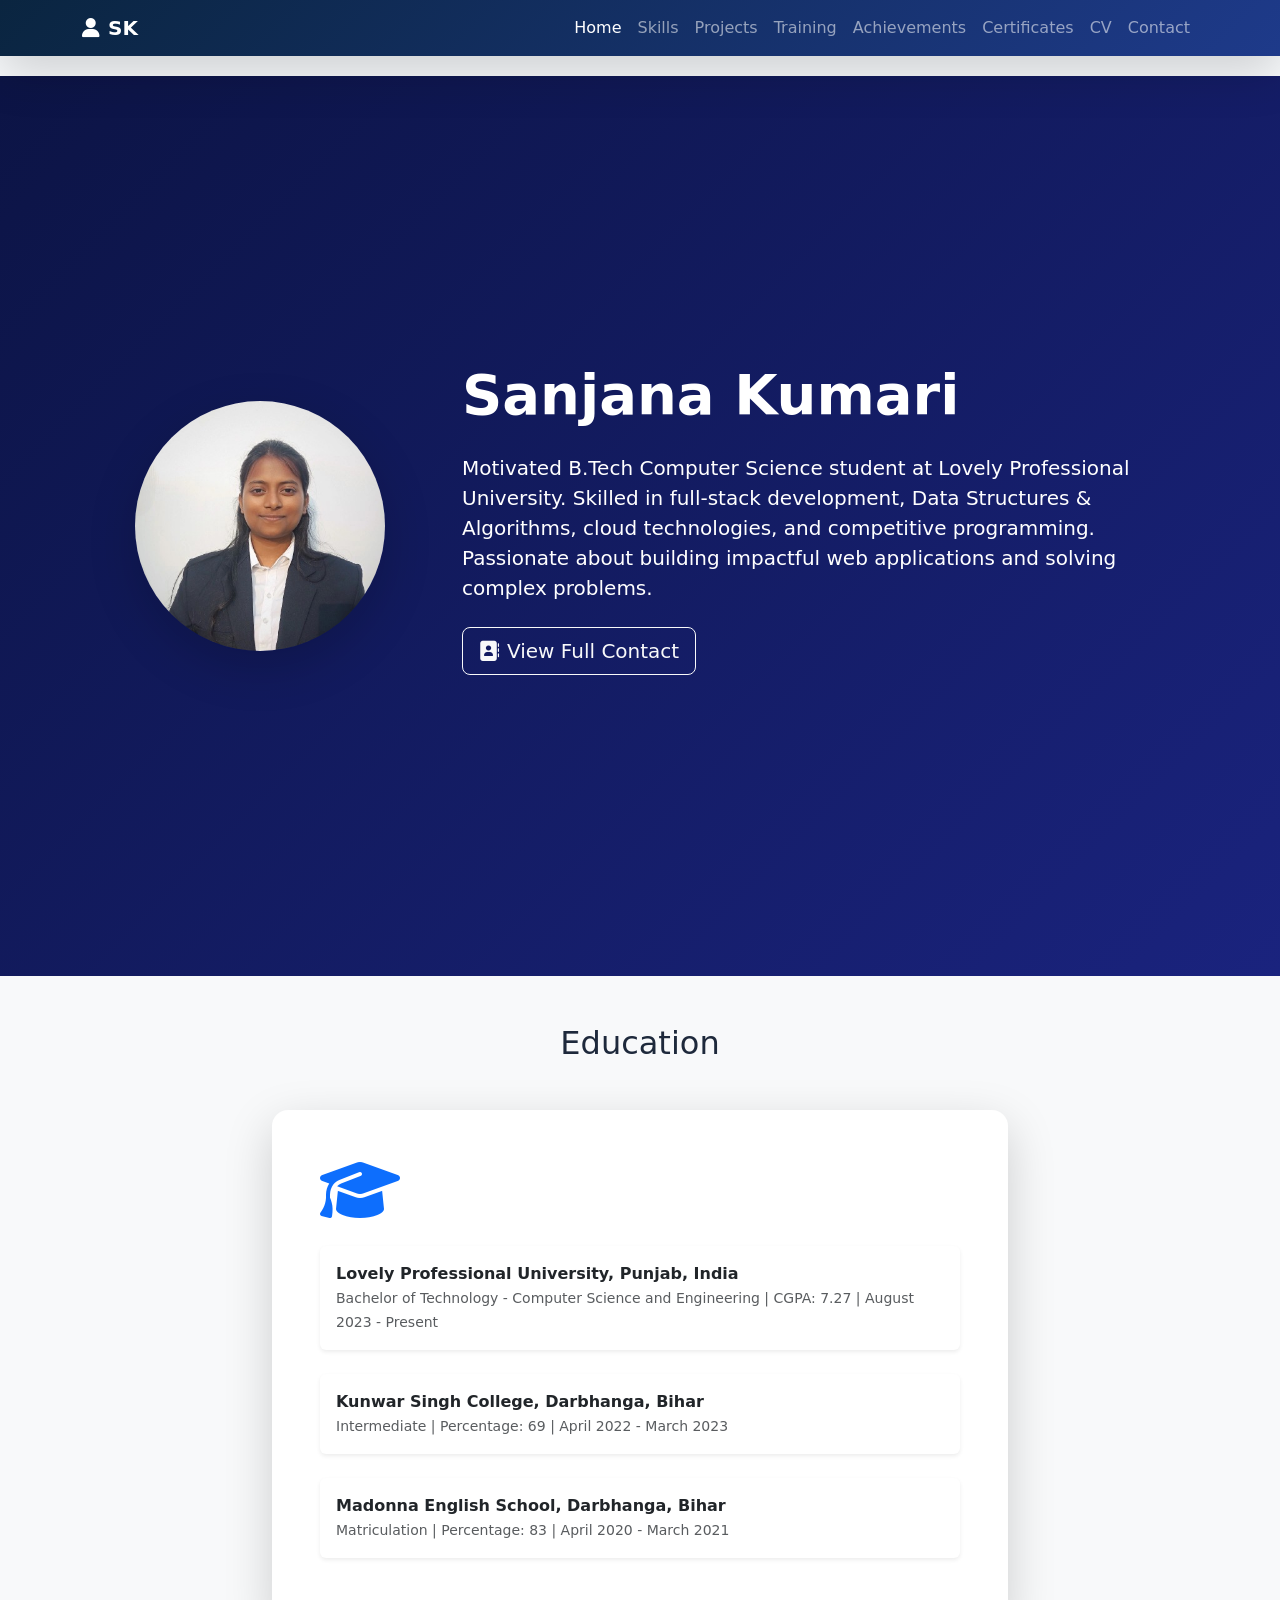
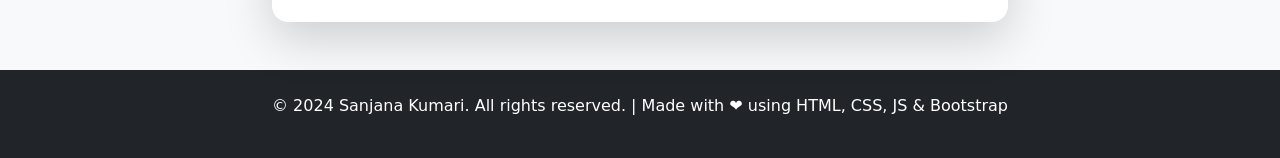
==== index.html @ 4a917fed "added files" ====
<!DOCTYPE html>
<html lang="en">
<head>
    <meta charset="UTF-8">
    <meta name="viewport" content="width=device-width, initial-scale=1.0">
    <title>Sanjana Kumari - Portfolio</title>
    <!-- Bootstrap 5 CDN -->
    <link href="https://cdn.jsdelivr.net/npm/bootstrap@5.3.3/dist/css/bootstrap.min.css" rel="stylesheet">
    <!-- AOS CDN for animations -->
    <link href="https://unpkg.com/aos@2.3.1/dist/aos.css" rel="stylesheet">
    <!-- Font Awesome -->
    <link rel="stylesheet" href="https://cdnjs.cloudflare.com/ajax/libs/font-awesome/6.5.1/css/all.min.css">
    <!-- Custom CSS -->
    <link rel="stylesheet" href="home.css">
</head>
<body data-bs-spy="scroll" data-bs-target="#navbar" data-bs-offset="70">
    <!-- Navbar -->
    <nav class="navbar fixed-top navbar-expand-lg navbar-dark bg-dark shadow-lg" id="navbar">
        <div class="container">
            <a class="navbar-brand fw-bold" href="index.html">
                <i class="fas fa-user me-2"></i>SK
            </a>
            <button class="navbar-toggler" type="button" data-bs-toggle="collapse" data-bs-target="#navbarNav">
                <span class="navbar-toggler-icon"></span>
            </button>
            <div class="collapse navbar-collapse" id="navbarNav">
                <ul class="navbar-nav ms-auto">
                    <li class="nav-item"><a class="nav-link active" href="index.html">Home</a></li>
                    <li class="nav-item"><a class="nav-link" href="skills.html">Skills</a></li>
                    <li class="nav-item"><a class="nav-link" href="projects.html">Projects</a></li>
                    <li class="nav-item"><a class="nav-link" href="training.html">Training</a></li>
                    <li class="nav-item"><a class="nav-link" href="achievements.html">Achievements</a></li>
                    <li class="nav-item"><a class="nav-link" href="certificates.html">Certificates</a></li>
                    <li class="nav-item"><a class="nav-link" href="cv.html">CV</a></li>
                    <li class="nav-item"><a class="nav-link" href="contact.html">Contact</a></li>
                </ul>
            </div>
        </div>
    </nav>

    <!-- Hero Section -->
    <section id="hero" class="min-vh-100 d-flex align-items-center" style="background: linear-gradient(135deg, #0c1445 0%, #1a237e 100%); color: white;">
        <div class="container">
            <div class="row align-items-center">
                <div class="col-md-4 text-center" data-aos="fade-right" data-aos-duration="1000">
                    <img src="my_profile_pic.jpg" alt="Sanjana Kumari" class="img-fluid rounded-circle shadow-lg" style="width: 250px; height: 250px; object-fit: cover;">
                </div>
                <div class="col-md-8" data-aos="fade-left" data-aos-duration="1000">
                    <h1 class="display-4 fw-bold mb-4">Sanjana Kumari</h1>
                    <p class="lead mb-4">Motivated B.Tech Computer Science student at Lovely Professional University. Skilled in full-stack development, Data Structures & Algorithms, cloud technologies, and competitive programming. Passionate about building impactful web applications and solving complex problems.</p>
                    <a href="contact.html" class="btn btn-outline-light btn-lg mb-3"><i class="fas fa-address-book me-2"></i>View Full Contact</a>
                </div>
            </div>
        </div>
    </section>

    <!-- Education Section -->
    <section id="about" class="py-5 bg-light">
        <div class="container">
            <h2 class="text-center mb-5" data-aos="fade-up">Education</h2>
            <div class="row g-4 justify-content-center">
                <div class="col-lg-8" data-aos="fade-up">
                    <div class="card shadow-lg border-0">
                        <div class="card-body p-5">
                            <i class="fas fa-graduation-cap fa-4x text-primary mb-4 mx-auto d-block"></i>
                            <ul class="list-unstyled">
                                <li class="mb-4 p-3 bg-white rounded shadow-sm">
                                    <strong>Lovely Professional University, Punjab, India</strong><br>
                                    <small class="text-muted">Bachelor of Technology - Computer Science and Engineering | CGPA: 7.27 | August 2023 - Present</small>
                                </li>
                                <li class="mb-4 p-3 bg-white rounded shadow-sm">
                                    <strong>Kunwar Singh College, Darbhanga, Bihar</strong><br>
                                    <small class="text-muted">Intermediate | Percentage: 69 | April 2022 - March 2023</small>
                                </li>
                                <li class="p-3 bg-white rounded shadow-sm">
                                    <strong>Madonna English School, Darbhanga, Bihar</strong><br>
                                    <small class="text-muted">Matriculation | Percentage: 83 | April 2020 - March 2021</small>
                                </li>
                            </ul>
                        </div>
                    </div>
                </div>
            </div>
        </div>
    </section>

    <!-- Footer -->
    <footer class="bg-dark text-white py-4">
        <div class="container text-center">
            <p>&copy; 2024 Sanjana Kumari. All rights reserved. | Made with ❤️ using HTML, CSS, JS & Bootstrap</p>
        </div>
    </footer>

    <!-- Bootstrap JS -->
    <script src="https://cdn.jsdelivr.net/npm/bootstrap@5.3.3/dist/js/bootstrap.bundle.min.js"></script>
    <!-- AOS JS -->
    <script src="https://unpkg.com/aos@2.3.1/dist/aos.js"></script>
    <!-- Custom JS -->
    <script src="script.js"></script>
    <script>
        AOS.init({ duration: 1200 });
    </script>
</body>
</html>
---- home.css ----
/* home.css - Professional navy theme */

:root {
    --primary-navy: #0a2540;
    --accent-blue: #1e3a8a;
    --light-bg: #f8fafc;
    --card-bg: white;
    --text-dark: #1e293b;
}

html {
    scroll-behavior: smooth;
}

body {
    background: var(--light-bg);
    padding-top: 76px;
    color: var(--text-dark);
}

.navbar {
    background: linear-gradient(135deg, var(--primary-navy), var(--accent-blue));
    transition: all 0.3s ease;
    backdrop-filter: blur(10px);
}

.navbar.scrolled {
    background: rgba(10, 37, 64, 0.98) !important;
}

#hero {
    background: linear-gradient(135deg, var(--primary-navy), var(--accent-blue));
}

#hero::before {
    opacity: 0.1;
}

.card {
    transition: all 0.3s ease;
    border-radius: 16px;
    border: 1px solid #e2e8f0;
}

.card:hover {
    transform: translateY(-8px);
    box-shadow: 0 20px 40px rgba(30, 58, 138, 0.15);
}

.btn-primary {
    background: linear-gradient(135deg, var(--accent-blue), var(--primary-navy));
    border: none;
    border-radius: 50px;
    padding: 12px 30px;
}

.btn-primary:hover {
    transform: translateY(-2px);
}

.btn-outline-light:hover {
    background: var(--accent-blue);
    border-color: var(--accent-blue);
}

footer {
    background: var(--primary-navy);
    color: white;
}

@media (max-width: 768px) {
    .display-4 {
        font-size: 2.5rem;
    }
    
    #hero img {
        width: 200px;
        height: 200px;
    }
}
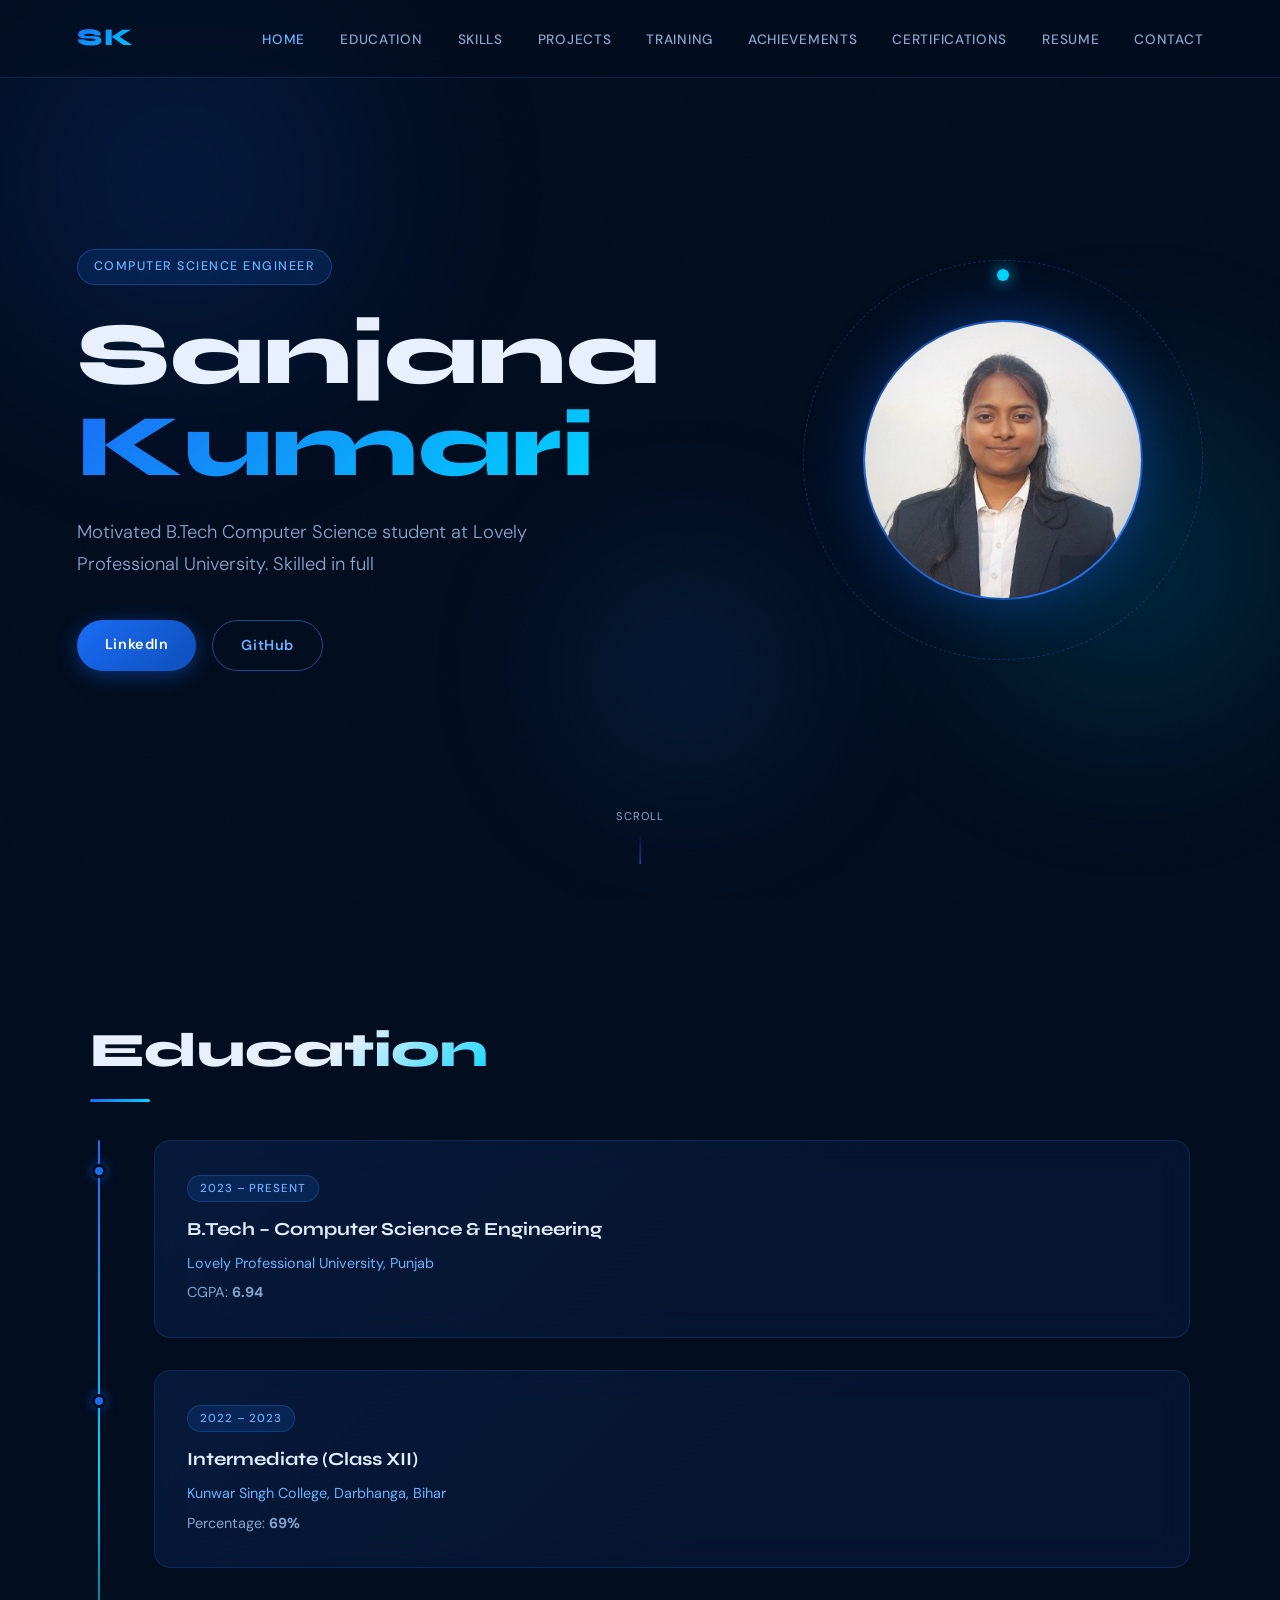
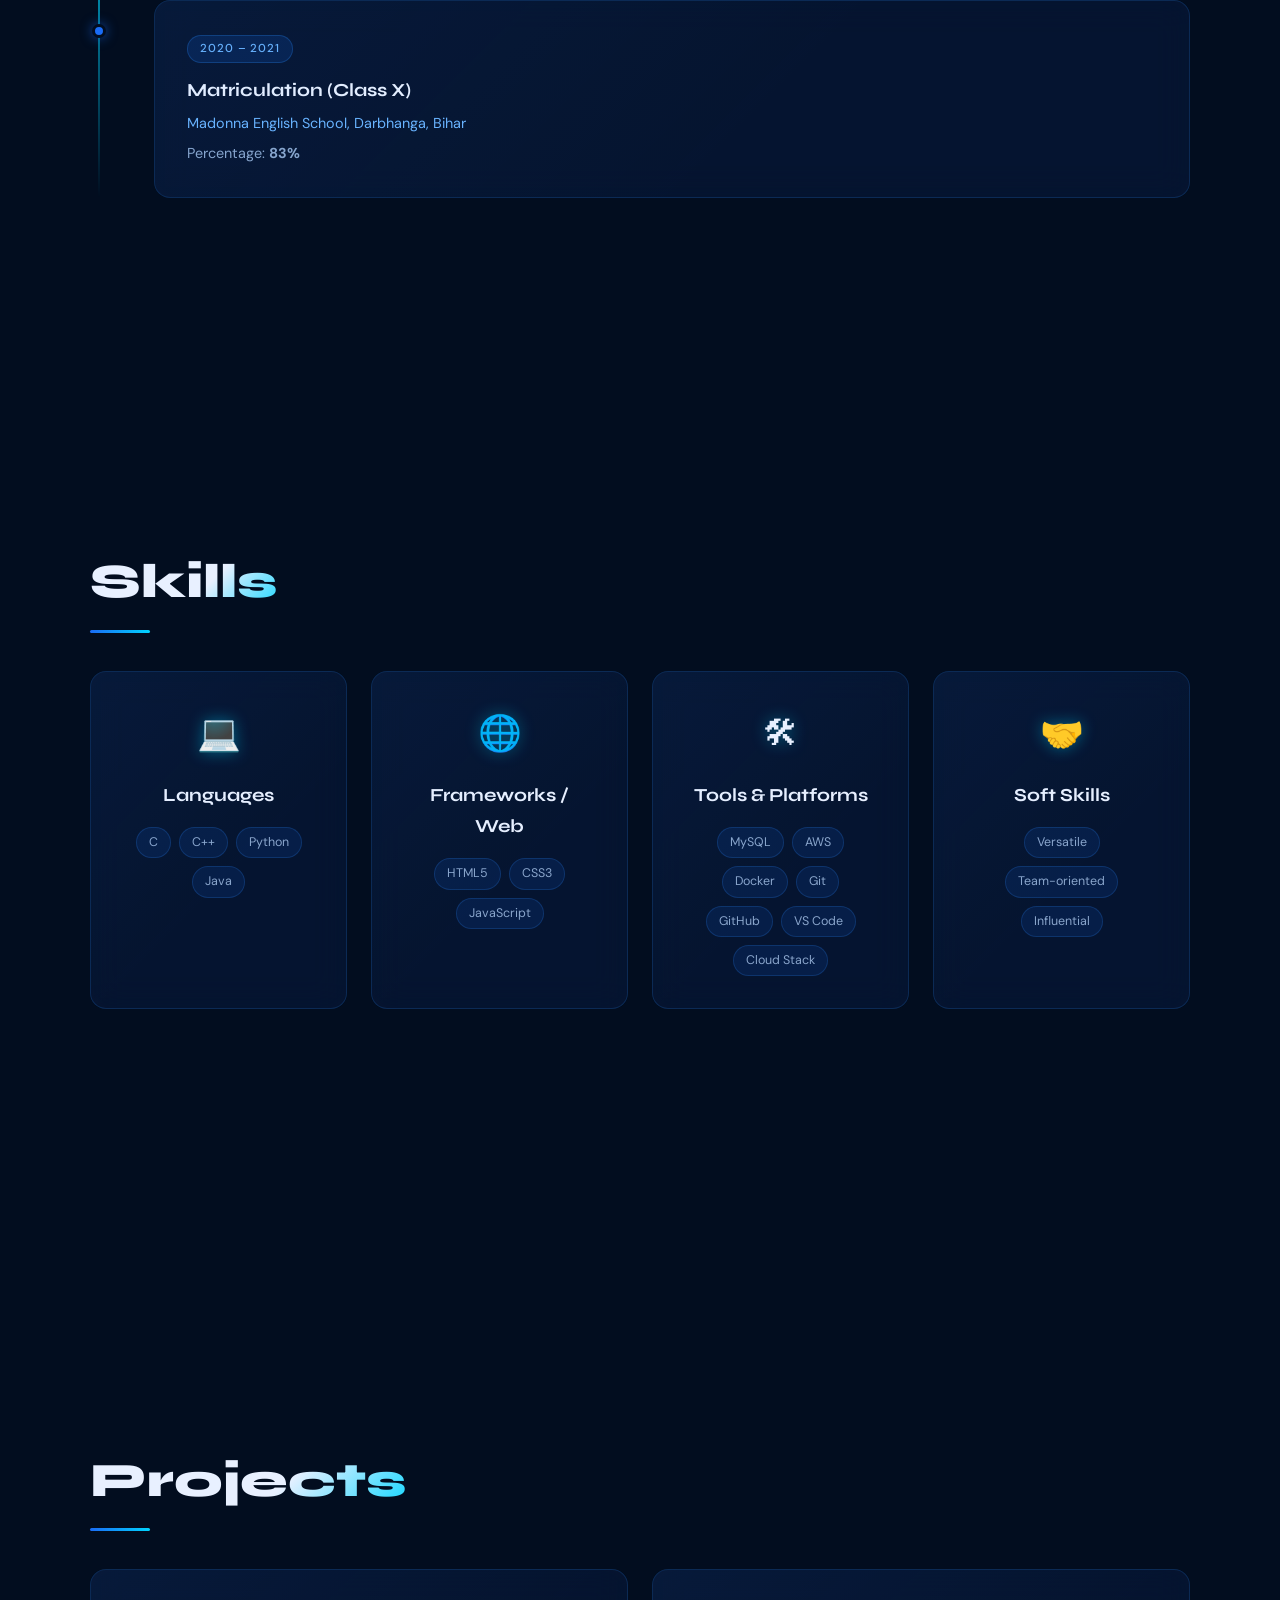
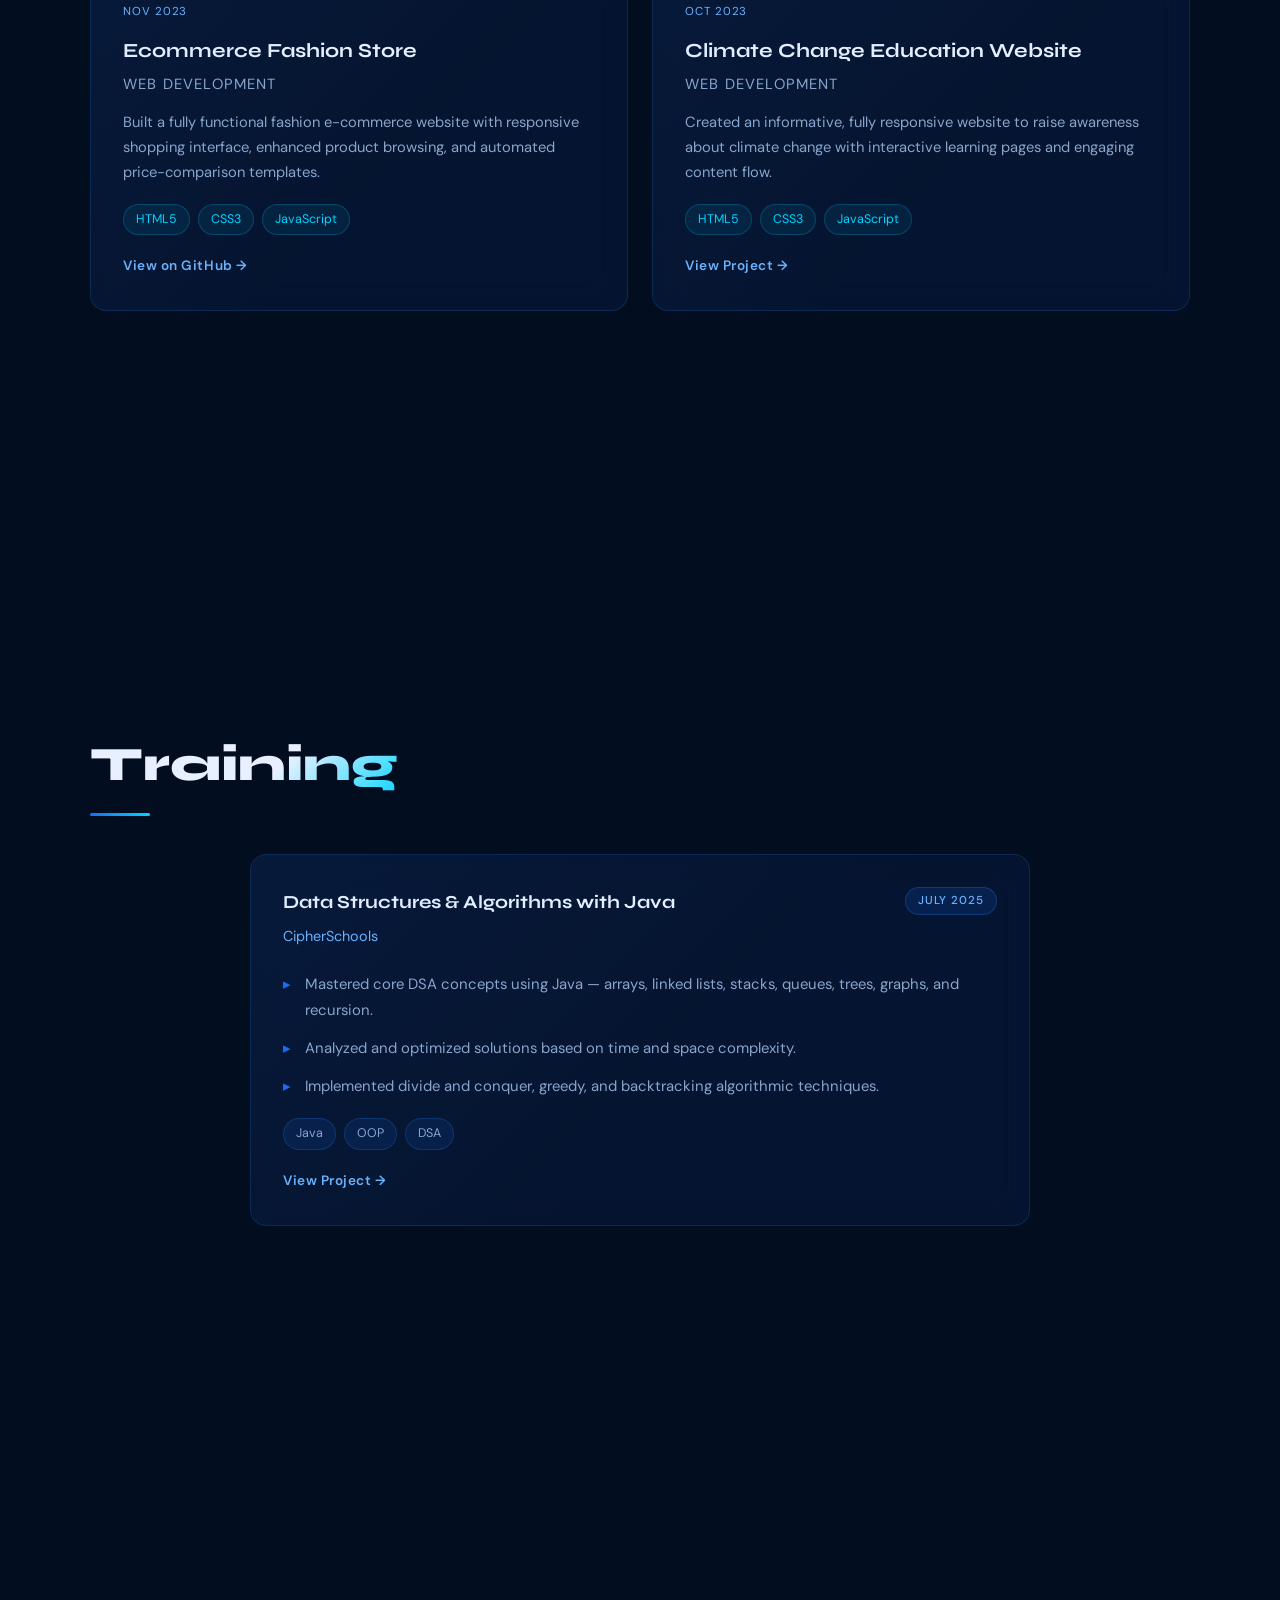
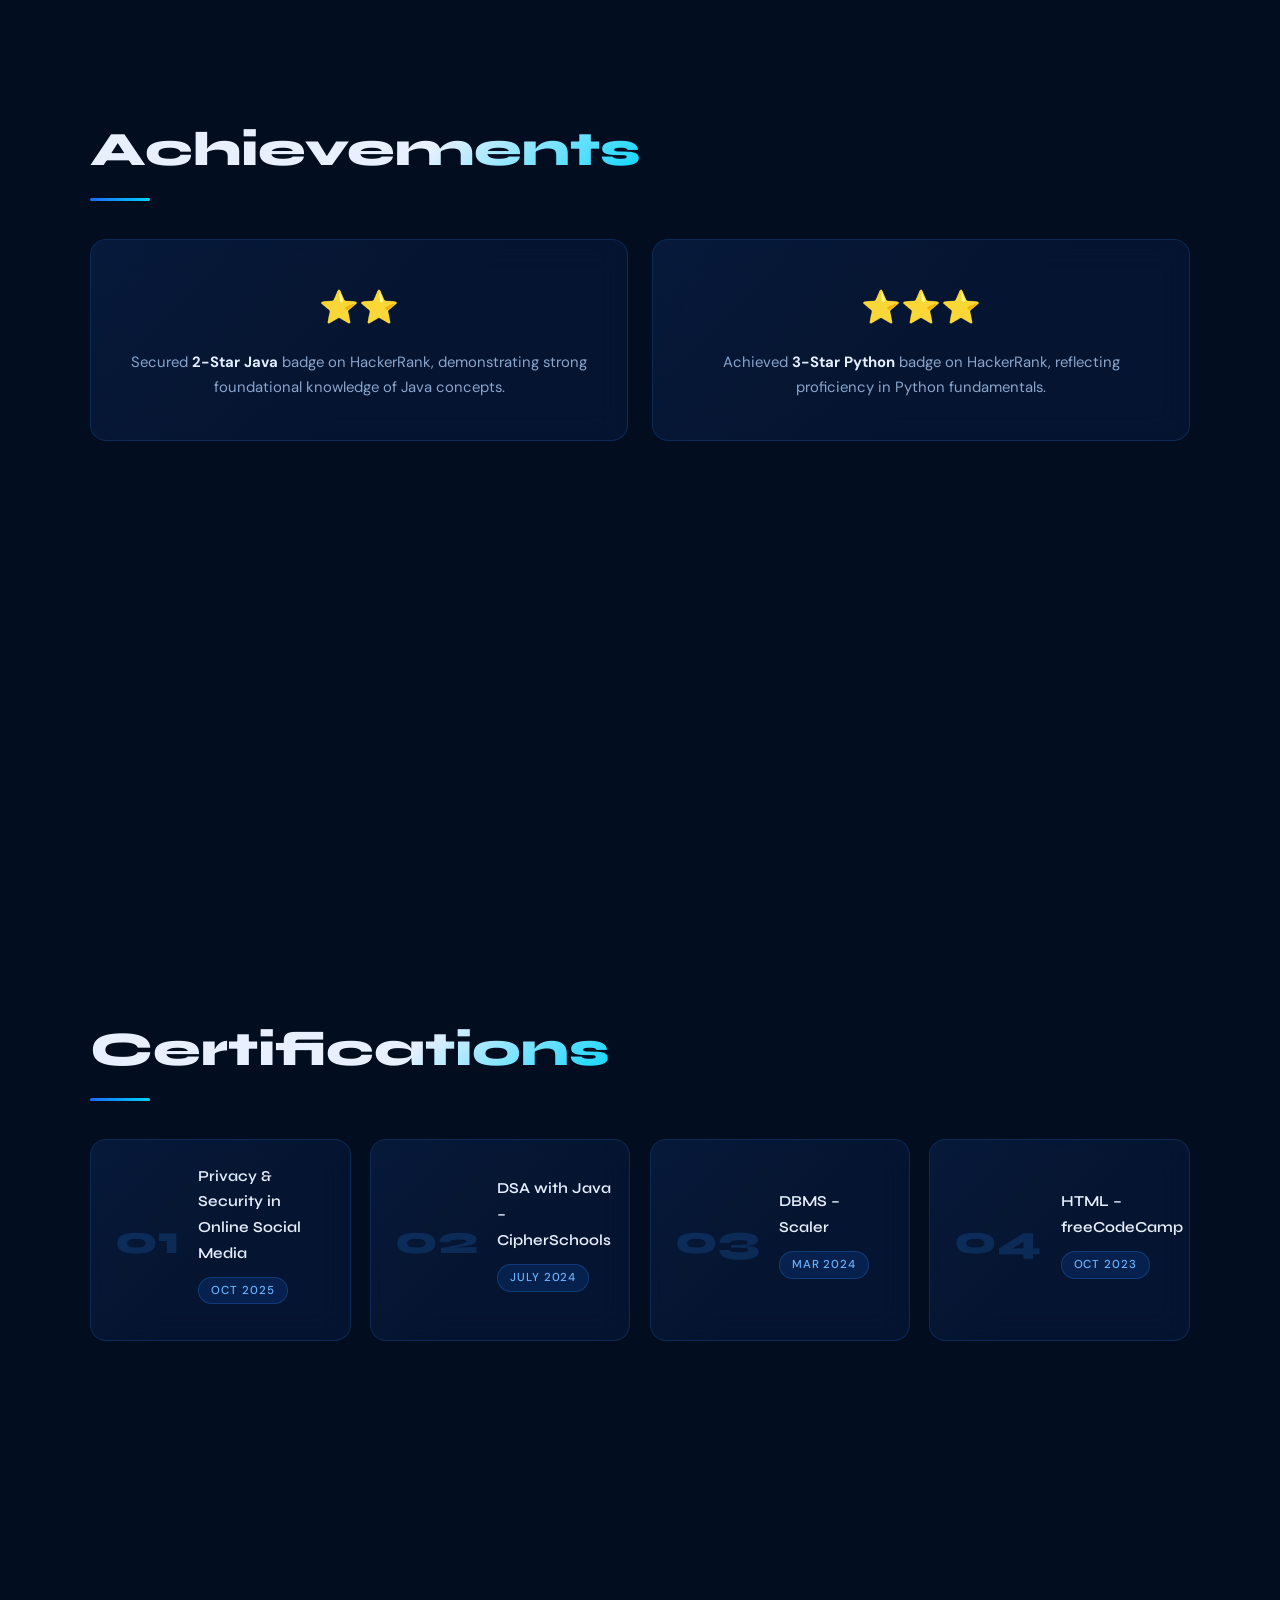
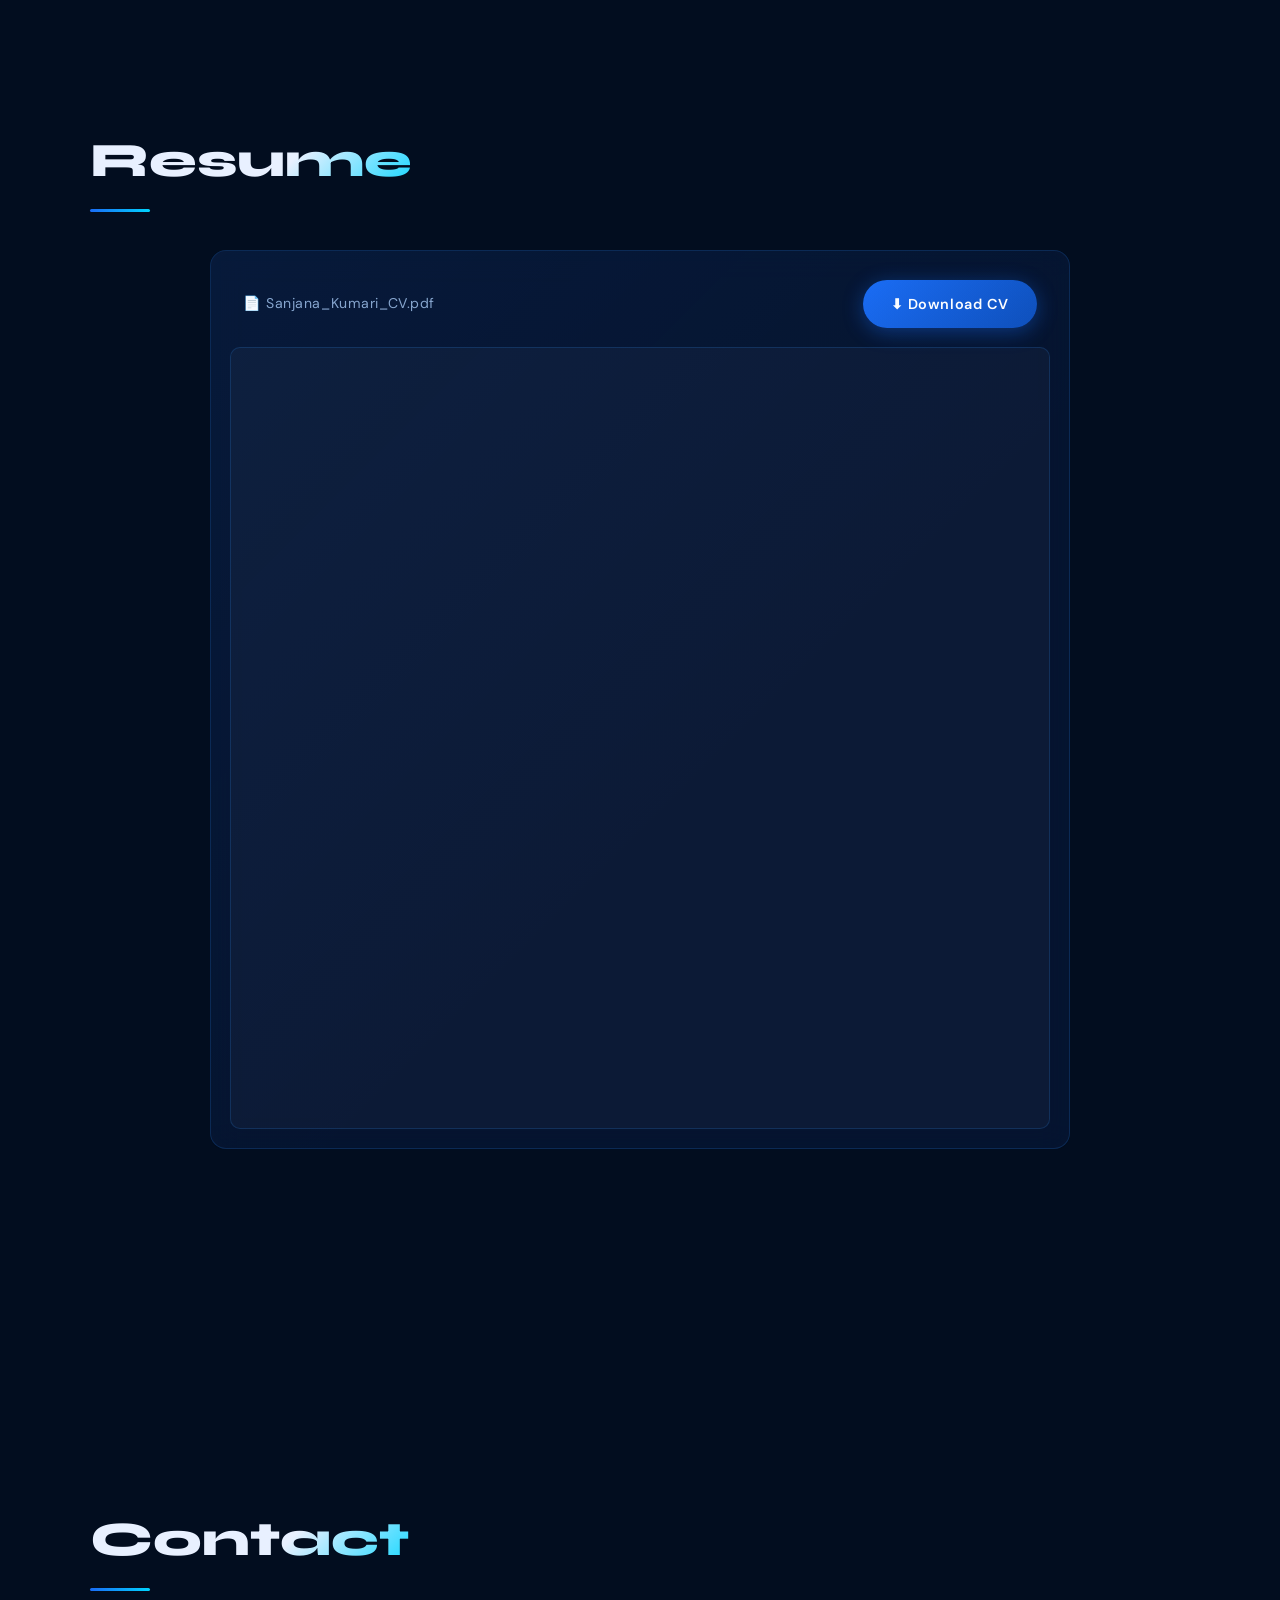
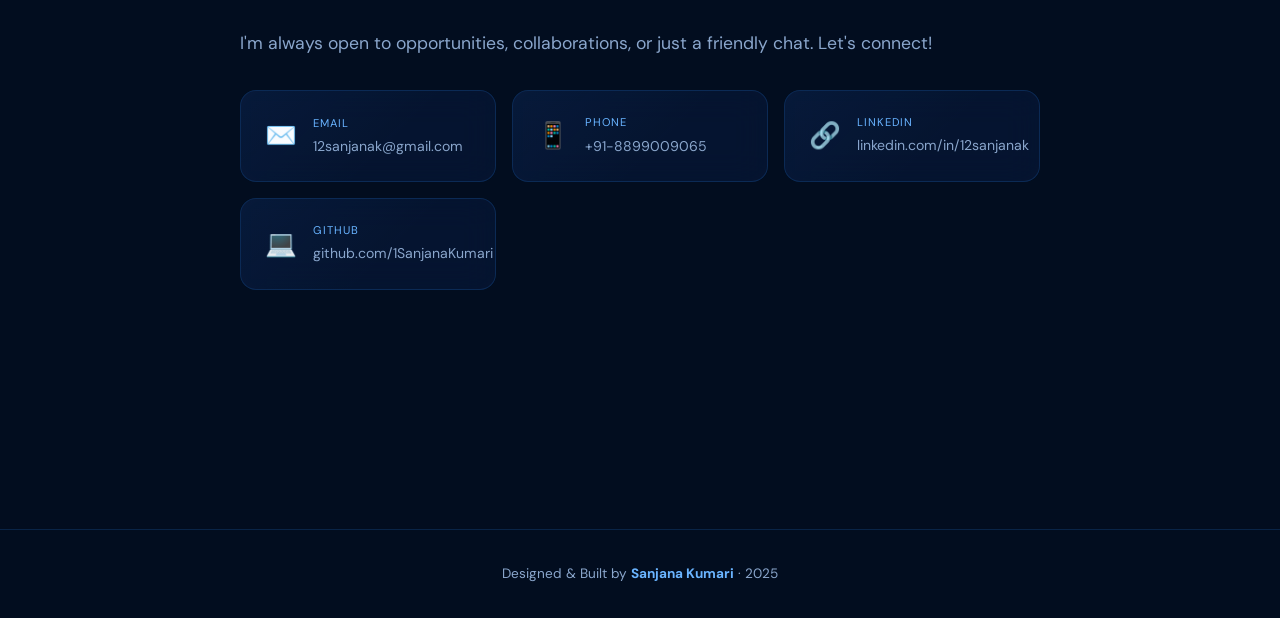
==== commit 1191f779: "updated" ====
--- a/index.html
+++ b/index.html
@@ -1,104 +1,355 @@
 <!DOCTYPE html>
 <html lang="en">
 <head>
-    <meta charset="UTF-8">
-    <meta name="viewport" content="width=device-width, initial-scale=1.0">
-    <title>Sanjana Kumari - Portfolio</title>
-    <!-- Bootstrap 5 CDN -->
-    <link href="https://cdn.jsdelivr.net/npm/bootstrap@5.3.3/dist/css/bootstrap.min.css" rel="stylesheet">
-    <!-- AOS CDN for animations -->
-    <link href="https://unpkg.com/aos@2.3.1/dist/aos.css" rel="stylesheet">
-    <!-- Font Awesome -->
-    <link rel="stylesheet" href="https://cdnjs.cloudflare.com/ajax/libs/font-awesome/6.5.1/css/all.min.css">
-    <!-- Custom CSS -->
-    <link rel="stylesheet" href="home.css">
+  <meta charset="UTF-8" />
+  <meta name="viewport" content="width=device-width, initial-scale=1.0"/>
+  <title>Sanjana Kumari | Portfolio</title>
+  <link href="https://fonts.googleapis.com/css2?family=Syne:wght@400;600;700;800&family=DM+Sans:ital,wght@0,300;0,400;0,500;1,300&display=swap" rel="stylesheet"/>
+  <link rel="stylesheet" href="style.css"/>
 </head>
-<body data-bs-spy="scroll" data-bs-target="#navbar" data-bs-offset="70">
-    <!-- Navbar -->
-    <nav class="navbar fixed-top navbar-expand-lg navbar-dark bg-dark shadow-lg" id="navbar">
-        <div class="container">
-            <a class="navbar-brand fw-bold" href="index.html">
-                <i class="fas fa-user me-2"></i>SK
+<body>
+
+  <!-- Animated background -->
+  <div class="bg-orbs">
+    <div class="orb orb1"></div>
+    <div class="orb orb2"></div>
+    <div class="orb orb3"></div>
+  </div>
+
+  <!-- Navbar -->
+  <nav class="navbar" id="navbar">
+    <div class="nav-logo">SK</div>
+    <ul class="nav-links">
+      <li><a href="#home">Home</a></li>
+      <li><a href="#education">Education</a></li>
+      <li><a href="#skills">Skills</a></li>
+      <li><a href="#projects">Projects</a></li>
+      <li><a href="#training">Training</a></li>
+      <li><a href="#achievements">Achievements</a></li>
+      <li><a href="#certifications">Certifications</a></li>
+      <li><a href="#resume">Resume</a></li>
+      <li><a href="#contact">Contact</a></li>
+    </ul>
+    <div class="nav-toggle" id="navToggle">
+      <span></span><span></span><span></span>
+    </div>
+  </nav>
+
+  <!-- HOME -->
+  <section id="home" class="section hero-section">
+    <div class="hero-content">
+      <div class="hero-badge reveal">Computer Science Engineer</div>
+      <h1 class="hero-name reveal delay-1">Sanjana<br/><span class="accent">Kumari</span></h1>
+      <p class="hero-subtitle reveal delay-2">
+        Motivated B.Tech Computer Science student at Lovely Professional University. Skilled in full-stack development, Data Structures & Algorithms, cloud technologies, and competitive programming. Passionate about building impactful web applications and solving complex problems.
+      <div class="hero-links reveal delay-3">
+        <a href="https://www.linkedin.com/in/12sanjanak" target="_blank" class="pill-btn">LinkedIn</a>
+        <a href="https://github.com/1SanjanaKumari" target="_blank" class="pill-btn outline">GitHub</a>
+      </div>
+    </div>
+    <div class="hero-visual reveal delay-2">
+      <div class="avatar-ring">
+        <div class="avatar-inner">
+          <img src="profile_pic.jpg" alt="Sanjana Kumari" />
+        </div>
+        <div class="ring-orbit">
+          <div class="orbit-dot"></div>
+        </div>
+      </div>
+    </div>
+    <a href="#education" class="scroll-down">
+      <span>Scroll</span>
+      <div class="arrow-anim"></div>
+    </a>
+  </section>
+
+  <!-- EDUCATION -->
+  <section id="education" class="section">
+    <div class="container">
+      <h2 class="section-title reveal">Education</h2>
+      <div class="timeline">
+
+        <div class="timeline-item reveal">
+          <div class="tl-dot"></div>
+          <div class="glass-card">
+            <div class="card-tag">2023 – Present</div>
+            <h3>B.Tech – Computer Science & Engineering</h3>
+            <p class="inst">Lovely Professional University, Punjab</p>
+            <p class="detail">CGPA: <strong>6.94</strong></p>
+          </div>
+        </div>
+
+        <div class="timeline-item reveal delay-1">
+          <div class="tl-dot"></div>
+          <div class="glass-card">
+            <div class="card-tag">2022 – 2023</div>
+            <h3>Intermediate (Class XII)</h3>
+            <p class="inst">Kunwar Singh College, Darbhanga, Bihar</p>
+            <p class="detail">Percentage: <strong>69%</strong></p>
+          </div>
+        </div>
+
+        <div class="timeline-item reveal delay-2">
+          <div class="tl-dot"></div>
+          <div class="glass-card">
+            <div class="card-tag">2020 – 2021</div>
+            <h3>Matriculation (Class X)</h3>
+            <p class="inst">Madonna English School, Darbhanga, Bihar</p>
+            <p class="detail">Percentage: <strong>83%</strong></p>
+          </div>
+        </div>
+
+      </div>
+    </div>
+  </section>
+
+  <!-- SKILLS -->
+  <section id="skills" class="section">
+    <div class="container">
+      <h2 class="section-title reveal">Skills</h2>
+      <div class="skills-grid">
+
+        <div class="glass-card skill-card reveal">
+          <div class="skill-icon">💻</div>
+          <h3>Languages</h3>
+          <div class="tags">
+            <span class="tag">C</span>
+            <span class="tag">C++</span>
+            <span class="tag">Python</span>
+            <span class="tag">Java</span>
+          </div>
+        </div>
+
+        <div class="glass-card skill-card reveal delay-1">
+          <div class="skill-icon">🌐</div>
+          <h3>Frameworks / Web</h3>
+          <div class="tags">
+            <span class="tag">HTML5</span>
+            <span class="tag">CSS3</span>
+            <span class="tag">JavaScript</span>
+          </div>
+        </div>
+
+        <div class="glass-card skill-card reveal delay-2">
+          <div class="skill-icon">🛠</div>
+          <h3>Tools & Platforms</h3>
+          <div class="tags">
+            <span class="tag">MySQL</span>
+            <span class="tag">AWS</span>
+            <span class="tag">Docker</span>
+            <span class="tag">Git</span>
+            <span class="tag">GitHub</span>
+            <span class="tag">VS Code</span>
+            <span class="tag">Cloud Stack</span>
+          </div>
+        </div>
+
+        <div class="glass-card skill-card reveal delay-3">
+          <div class="skill-icon">🤝</div>
+          <h3>Soft Skills</h3>
+          <div class="tags">
+            <span class="tag">Versatile</span>
+            <span class="tag">Team-oriented</span>
+            <span class="tag">Influential</span>
+          </div>
+        </div>
+
+      </div>
+    </div>
+  </section>
+
+  <!-- PROJECTS -->
+  <section id="projects" class="section">
+    <div class="container">
+      <h2 class="section-title reveal">Projects</h2>
+      <div class="projects-grid">
+
+        <div class="glass-card project-card reveal">
+          <div class="project-date">Nov 2023</div>
+          <h3>Ecommerce Fashion Store</h3>
+          <p class="project-type">Web Development</p>
+          <p>Built a fully functional fashion e-commerce website with responsive shopping interface, enhanced product browsing, and automated price-comparison templates.</p>
+          <div class="tags mt">
+            <span class="tag accent-tag">HTML5</span>
+            <span class="tag accent-tag">CSS3</span>
+            <span class="tag accent-tag">JavaScript</span>
+          </div>
+          <a href="https://github.com/1SanjanaKumari/Ecommerce-Website" target="_blank" class="proj-link">View on GitHub →</a>
+        </div>
+
+        <div class="glass-card project-card reveal delay-1">
+          <div class="project-date">Oct 2023</div>
+          <h3>Climate Change Education Website</h3>
+          <p class="project-type">Web Development</p>
+          <p>Created an informative, fully responsive website to raise awareness about climate change with interactive learning pages and engaging content flow.</p>
+          <div class="tags mt">
+            <span class="tag accent-tag">HTML5</span>
+            <span class="tag accent-tag">CSS3</span>
+            <span class="tag accent-tag">JavaScript</span>
+          </div>
+          <a href="https://github.com/1SanjanaKumari/Climate-Change-Education-" target="_blank" class="proj-link">View Project →</a>
+        </div>
+
+      </div>
+    </div>
+  </section>
+
+  <!-- TRAINING -->
+  <section id="training" class="section">
+    <div class="container">
+      <h2 class="section-title reveal">Training</h2>
+      <div class="glass-card training-card reveal">
+        <div class="training-header">
+          <div>
+            <h3>Data Structures & Algorithms with Java</h3>
+            <p class="inst">CipherSchools</p>
+          </div>
+          <div class="card-tag">July 2025</div>
+        </div>
+        <ul class="training-list">
+          <li>Mastered core DSA concepts using Java — arrays, linked lists, stacks, queues, trees, graphs, and recursion.</li>
+          <li>Analyzed and optimized solutions based on time and space complexity.</li>
+          <li>Implemented divide and conquer, greedy, and backtracking algorithmic techniques.</li>
+        </ul>
+        <div class="tags mt">
+          <span class="tag">Java</span>
+          <span class="tag">OOP</span>
+          <span class="tag">DSA</span>
+        </div>
+        <a href="https://github.com/1SanjanaKumari/Event-Remainder-App-using-Java" target="_blank" class="proj-link">View Project →</a>
+      </div>
+    </div>
+  </section>
+
+  <!-- ACHIEVEMENTS -->
+  <section id="achievements" class="section">
+    <div class="container">
+      <h2 class="section-title reveal">Achievements</h2>
+      <div class="achieve-grid">
+
+        
+
+        <div class="glass-card achieve-card reveal delay-1">
+          <div class="achieve-icon">⭐⭐</div>
+          <p>Secured <strong>2-Star Java</strong> badge on HackerRank, demonstrating strong foundational knowledge of Java concepts.</p>
+        </div>
+
+        <div class="glass-card achieve-card reveal delay-2">
+          <div class="achieve-icon">⭐⭐⭐</div>
+          <p>Achieved <strong>3-Star Python</strong> badge on HackerRank, reflecting proficiency in Python fundamentals.</p>
+        </div>
+
+      </div>
+    </div>
+  </section>
+
+  <!-- CERTIFICATIONS -->
+  <section id="certifications" class="section">
+    <div class="container">
+      <h2 class="section-title reveal">Certifications</h2>
+      <div class="cert-grid">
+
+        <div class="glass-card cert-card reveal">
+          <div class="cert-num">01</div>
+          <div>
+            <h3>Privacy & Security in Online Social Media</h3>
+            <span class="card-tag inline">Oct 2025</span>
+          </div>
+        </div>
+
+        <div class="glass-card cert-card reveal delay-1">
+          <div class="cert-num">02</div>
+          <div>
+            <h3>DSA with Java – CipherSchools</h3>
+            <span class="card-tag inline">July 2024</span>
+          </div>
+        </div>
+
+        <div class="glass-card cert-card reveal delay-2">
+          <div class="cert-num">03</div>
+          <div>
+            <h3>DBMS – Scaler</h3>
+            <span class="card-tag inline">Mar 2024</span>
+          </div>
+        </div>
+
+        <div class="glass-card cert-card reveal delay-3">
+          <div class="cert-num">04</div>
+          <div>
+            <h3>HTML – freeCodeCamp</h3>
+            <span class="card-tag inline">Oct 2023</span>
+          </div>
+        </div>
+
+      </div>
+    </div>
+  </section>
+  <!-- RESUME -->
+  <section id="resume" class="section">
+    <div class="container">
+      <h2 class="section-title reveal">Resume</h2>
+      <div class="resume-wrapper reveal">
+        <div class="glass-card resume-card">
+          <div class="resume-toolbar">
+            <span class="resume-label">📄 Sanjana_Kumari_CV.pdf</span>
+            <a href="MYgenralCV.pdf" download="Sanjana_Kumari_CV.pdf" class="pill-btn">
+              ⬇ Download CV
             </a>
-            <button class="navbar-toggler" type="button" data-bs-toggle="collapse" data-bs-target="#navbarNav">
-                <span class="navbar-toggler-icon"></span>
-            </button>
-            <div class="collapse navbar-collapse" id="navbarNav">
-                <ul class="navbar-nav ms-auto">
-                    <li class="nav-item"><a class="nav-link active" href="index.html">Home</a></li>
-                    <li class="nav-item"><a class="nav-link" href="skills.html">Skills</a></li>
-                    <li class="nav-item"><a class="nav-link" href="projects.html">Projects</a></li>
-                    <li class="nav-item"><a class="nav-link" href="training.html">Training</a></li>
-                    <li class="nav-item"><a class="nav-link" href="achievements.html">Achievements</a></li>
-                    <li class="nav-item"><a class="nav-link" href="certificates.html">Certificates</a></li>
-                    <li class="nav-item"><a class="nav-link" href="cv.html">CV</a></li>
-                    <li class="nav-item"><a class="nav-link" href="contact.html">Contact</a></li>
-                </ul>
+          </div>
+          <div class="resume-embed">
+            <iframe src="MYgenralCV.pdf#toolbar=0&navpanes=0&scrollbar=0&view=FitH" 
+                    title="Sanjana Kumari Resume">
+            </iframe>
+          </div>
+        </div>
+      </div>
+    </div>
+  </section>
+
+  <!-- CONTACT -->
+  <section id="contact" class="section">
+    <div class="container">
+      <h2 class="section-title reveal">Contact</h2>
+      <div class="contact-wrapper reveal">
+        <p class="contact-intro">I'm always open to opportunities, collaborations, or just a friendly chat. Let's connect!</p>
+        <div class="contact-links">
+          <a href="mailto:12sanjanak@gmail.com" class="contact-item glass-card">
+            <span class="c-icon">✉️</span>
+            <div>
+              <small>Email</small>
+              <p>12sanjanak@gmail.com</p>
             </div>
-        </div>
-    </nav>
-
-    <!-- Hero Section -->
-    <section id="hero" class="min-vh-100 d-flex align-items-center" style="background: linear-gradient(135deg, #0c1445 0%, #1a237e 100%); color: white;">
-        <div class="container">
-            <div class="row align-items-center">
-                <div class="col-md-4 text-center" data-aos="fade-right" data-aos-duration="1000">
-                    <img src="my_profile_pic.jpg" alt="Sanjana Kumari" class="img-fluid rounded-circle shadow-lg" style="width: 250px; height: 250px; object-fit: cover;">
-                </div>
-                <div class="col-md-8" data-aos="fade-left" data-aos-duration="1000">
-                    <h1 class="display-4 fw-bold mb-4">Sanjana Kumari</h1>
-                    <p class="lead mb-4">Motivated B.Tech Computer Science student at Lovely Professional University. Skilled in full-stack development, Data Structures & Algorithms, cloud technologies, and competitive programming. Passionate about building impactful web applications and solving complex problems.</p>
-                    <a href="contact.html" class="btn btn-outline-light btn-lg mb-3"><i class="fas fa-address-book me-2"></i>View Full Contact</a>
-                </div>
+          </a>
+          <a href="tel:+918899009065" class="contact-item glass-card">
+            <span class="c-icon">📱</span>
+            <div>
+              <small>Phone</small>
+              <p>+91-8899009065</p>
             </div>
-        </div>
-    </section>
-
-    <!-- Education Section -->
-    <section id="about" class="py-5 bg-light">
-        <div class="container">
-            <h2 class="text-center mb-5" data-aos="fade-up">Education</h2>
-            <div class="row g-4 justify-content-center">
-                <div class="col-lg-8" data-aos="fade-up">
-                    <div class="card shadow-lg border-0">
-                        <div class="card-body p-5">
-                            <i class="fas fa-graduation-cap fa-4x text-primary mb-4 mx-auto d-block"></i>
-                            <ul class="list-unstyled">
-                                <li class="mb-4 p-3 bg-white rounded shadow-sm">
-                                    <strong>Lovely Professional University, Punjab, India</strong><br>
-                                    <small class="text-muted">Bachelor of Technology - Computer Science and Engineering | CGPA: 7.27 | August 2023 - Present</small>
-                                </li>
-                                <li class="mb-4 p-3 bg-white rounded shadow-sm">
-                                    <strong>Kunwar Singh College, Darbhanga, Bihar</strong><br>
-                                    <small class="text-muted">Intermediate | Percentage: 69 | April 2022 - March 2023</small>
-                                </li>
-                                <li class="p-3 bg-white rounded shadow-sm">
-                                    <strong>Madonna English School, Darbhanga, Bihar</strong><br>
-                                    <small class="text-muted">Matriculation | Percentage: 83 | April 2020 - March 2021</small>
-                                </li>
-                            </ul>
-                        </div>
-                    </div>
-                </div>
+          </a>
+          <a href="https://www.linkedin.com/in/12sanjanak" target="_blank" class="contact-item glass-card">
+            <span class="c-icon">🔗</span>
+            <div>
+              <small>LinkedIn</small>
+              <p>linkedin.com/in/12sanjanak</p>
             </div>
-        </div>
-    </section>
-
-    <!-- Footer -->
-    <footer class="bg-dark text-white py-4">
-        <div class="container text-center">
-            <p>&copy; 2024 Sanjana Kumari. All rights reserved. | Made with ❤️ using HTML, CSS, JS & Bootstrap</p>
-        </div>
-    </footer>
-
-    <!-- Bootstrap JS -->
-    <script src="https://cdn.jsdelivr.net/npm/bootstrap@5.3.3/dist/js/bootstrap.bundle.min.js"></script>
-    <!-- AOS JS -->
-    <script src="https://unpkg.com/aos@2.3.1/dist/aos.js"></script>
-    <!-- Custom JS -->
-    <script src="script.js"></script>
-    <script>
-        AOS.init({ duration: 1200 });
-    </script>
+          </a>
+          <a href="https://github.com/1SanjanaKumari" target="_blank" class="contact-item glass-card">
+            <span class="c-icon">💻</span>
+            <div>
+              <small>GitHub</small>
+              <p>github.com/1SanjanaKumari</p>
+            </div>
+          </a>
+        </div>
+      </div>
+    </div>
+  </section>
+
+  <footer>
+    <p>Designed & Built by <strong>Sanjana Kumari</strong> · 2025</p>
+  </footer>
+
+  <script src="script.js"></script>
 </body>
 </html>
--- a/style.css
+++ b/style.css
@@ -0,0 +1,737 @@
+/* ===========================
+   RESET & BASE
+=========================== */
+*, *::before, *::after {
+  margin: 0; padding: 0;
+  box-sizing: border-box;
+}
+
+:root {
+  --navy:       #020d1f;
+  --navy-mid:   #071428;
+  --blue-deep:  #0a1f40;
+  --blue-bright:#1a6cf5;
+  --blue-glow:  #2d8eff;
+  --blue-pale:  #6ab4ff;
+  --cyan:       #00d4ff;
+  --glass-bg:   rgba(10, 30, 70, 0.45);
+  --glass-border: rgba(45, 142, 255, 0.18);
+  --text-main:  #e8f0ff;
+  --text-muted: #8aa6cc;
+  --font-head:  'Syne', sans-serif;
+  --font-body:  'DM Sans', sans-serif;
+  --radius:     16px;
+  --transition: 0.35s cubic-bezier(.4,0,.2,1);
+}
+
+html { scroll-behavior: smooth; }
+
+body {
+  background: var(--navy);
+  color: var(--text-main);
+  font-family: var(--font-body);
+  font-size: 16px;
+  line-height: 1.7;
+  overflow-x: hidden;
+}
+
+/* ===========================
+   ANIMATED BG ORBS
+=========================== */
+.bg-orbs {
+  position: fixed;
+  inset: 0;
+  z-index: 0;
+  pointer-events: none;
+  overflow: hidden;
+}
+.orb {
+  position: absolute;
+  border-radius: 50%;
+  filter: blur(80px);
+  opacity: 0.18;
+  animation: floatOrb 18s ease-in-out infinite;
+}
+.orb1 {
+  width: 600px; height: 600px;
+  background: radial-gradient(circle, #1a6cf5, transparent 70%);
+  top: -120px; left: -120px;
+  animation-duration: 20s;
+}
+.orb2 {
+  width: 500px; height: 500px;
+  background: radial-gradient(circle, #00d4ff, transparent 70%);
+  bottom: 10%; right: -100px;
+  animation-duration: 15s;
+  animation-delay: -7s;
+}
+.orb3 {
+  width: 350px; height: 350px;
+  background: radial-gradient(circle, #2d8eff, transparent 70%);
+  top: 55%; left: 40%;
+  animation-duration: 22s;
+  animation-delay: -4s;
+}
+@keyframes floatOrb {
+  0%, 100% { transform: translate(0, 0) scale(1); }
+  33%       { transform: translate(40px, -30px) scale(1.08); }
+  66%       { transform: translate(-30px, 40px) scale(0.95); }
+}
+
+/* ===========================
+   NOISE OVERLAY
+=========================== */
+body::before {
+  content: '';
+  position: fixed;
+  inset: 0;
+  z-index: 0;
+  background-image: url("data:image/svg+xml,%3Csvg xmlns='http://www.w3.org/2000/svg' width='300' height='300'%3E%3Cfilter id='n'%3E%3CfeTurbulence type='fractalNoise' baseFrequency='0.75' numOctaves='4' stitchTiles='stitch'/%3E%3C/filter%3E%3Crect width='300' height='300' filter='url(%23n)' opacity='0.03'/%3E%3C/svg%3E");
+  pointer-events: none;
+  opacity: 0.4;
+}
+
+/* ===========================
+   NAVBAR
+=========================== */
+.navbar {
+  position: fixed;
+  top: 0; left: 0; right: 0;
+  z-index: 100;
+  display: flex;
+  align-items: center;
+  justify-content: space-between;
+  padding: 18px 6vw;
+  background: rgba(2, 13, 31, 0.55);
+  backdrop-filter: blur(20px);
+  border-bottom: 1px solid var(--glass-border);
+  transition: padding var(--transition), background var(--transition);
+}
+.navbar.scrolled {
+  padding: 12px 6vw;
+  background: rgba(2, 13, 31, 0.85);
+}
+.nav-logo {
+  font-family: var(--font-head);
+  font-size: 1.5rem;
+  font-weight: 800;
+  background: linear-gradient(135deg, var(--blue-bright), var(--cyan));
+  -webkit-background-clip: text;
+  -webkit-text-fill-color: transparent;
+  background-clip: text;
+  letter-spacing: 2px;
+}
+.nav-links {
+  display: flex;
+  list-style: none;
+  gap: 2.2rem;
+}
+.nav-links a {
+  color: var(--text-muted);
+  text-decoration: none;
+  font-size: 0.85rem;
+  font-weight: 500;
+  letter-spacing: 0.05em;
+  text-transform: uppercase;
+  transition: color var(--transition);
+  position: relative;
+}
+.nav-links a::after {
+  content: '';
+  position: absolute;
+  bottom: -4px; left: 0;
+  width: 0; height: 2px;
+  background: linear-gradient(90deg, var(--blue-bright), var(--cyan));
+  border-radius: 2px;
+  transition: width var(--transition);
+}
+.nav-links a:hover { color: var(--text-main); }
+.nav-links a:hover::after { width: 100%; }
+.nav-toggle {
+  display: none;
+  flex-direction: column;
+  gap: 5px;
+  cursor: pointer;
+  padding: 4px;
+}
+.nav-toggle span {
+  display: block;
+  width: 26px; height: 2px;
+  background: var(--text-main);
+  border-radius: 2px;
+  transition: var(--transition);
+}
+
+/* ===========================
+   SECTIONS
+=========================== */
+.section {
+  position: relative;
+  z-index: 1;
+  padding: 110px 6vw 80px;
+  min-height: 100vh;
+  display: flex;
+  flex-direction: column;
+  justify-content: center;
+}
+.container {
+  max-width: 1100px;
+  margin: 0 auto;
+  width: 100%;
+}
+.section-title {
+  font-family: var(--font-head);
+  font-size: clamp(2rem, 4vw, 3rem);
+  font-weight: 800;
+  margin-bottom: 3rem;
+  position: relative;
+  display: inline-block;
+  background: linear-gradient(135deg, #e8f0ff 60%, var(--cyan));
+  -webkit-background-clip: text;
+  -webkit-text-fill-color: transparent;
+  background-clip: text;
+}
+.section-title::after {
+  content: '';
+  position: absolute;
+  bottom: -10px; left: 0;
+  width: 60px; height: 3px;
+  background: linear-gradient(90deg, var(--blue-bright), var(--cyan));
+  border-radius: 3px;
+}
+
+/* ===========================
+   GLASS CARD
+=========================== */
+.glass-card {
+  background: var(--glass-bg);
+  border: 1px solid var(--glass-border);
+  border-radius: var(--radius);
+  padding: 2rem;
+  backdrop-filter: blur(16px);
+  -webkit-backdrop-filter: blur(16px);
+  transition: transform var(--transition), box-shadow var(--transition), border-color var(--transition);
+  position: relative;
+  overflow: hidden;
+}
+.glass-card::before {
+  content: '';
+  position: absolute;
+  inset: 0;
+  background: linear-gradient(135deg, rgba(45,142,255,0.05) 0%, transparent 60%);
+  pointer-events: none;
+}
+.glass-card:hover {
+  transform: translateY(-6px);
+  box-shadow: 0 20px 60px rgba(26, 108, 245, 0.15);
+  border-color: rgba(45, 142, 255, 0.35);
+}
+
+/* ===========================
+   HERO
+=========================== */
+.hero-section {
+  min-height: 100vh;
+  flex-direction: row;
+  align-items: center;
+  justify-content: space-between;
+  gap: 4rem;
+  padding-top: 100px;
+}
+.hero-content { flex: 1; max-width: 600px; }
+.hero-badge {
+  display: inline-block;
+  background: rgba(26, 108, 245, 0.15);
+  border: 1px solid rgba(45, 142, 255, 0.3);
+  color: var(--blue-pale);
+  font-size: 0.78rem;
+  font-weight: 500;
+  letter-spacing: 0.12em;
+  text-transform: uppercase;
+  padding: 6px 16px;
+  border-radius: 100px;
+  margin-bottom: 1.5rem;
+}
+.hero-name {
+  font-family: var(--font-head);
+  font-size: clamp(3rem, 7vw, 5.5rem);
+  font-weight: 800;
+  line-height: 1.05;
+  margin-bottom: 1.5rem;
+  color: var(--text-main);
+}
+.hero-name .accent {
+  background: linear-gradient(135deg, var(--blue-bright), var(--cyan));
+  -webkit-background-clip: text;
+  -webkit-text-fill-color: transparent;
+  background-clip: text;
+}
+.hero-subtitle {
+  font-size: 1.15rem;
+  color: var(--text-muted);
+  max-width: 480px;
+  margin-bottom: 2.5rem;
+  font-weight: 300;
+}
+.hero-links { display: flex; gap: 1rem; flex-wrap: wrap; }
+.pill-btn {
+  display: inline-block;
+  background: linear-gradient(135deg, var(--blue-bright), #0e4fba);
+  color: #fff;
+  text-decoration: none;
+  padding: 12px 28px;
+  border-radius: 100px;
+  font-weight: 600;
+  font-size: 0.9rem;
+  letter-spacing: 0.04em;
+  transition: transform var(--transition), box-shadow var(--transition);
+  box-shadow: 0 4px 20px rgba(26,108,245,0.4);
+}
+.pill-btn:hover {
+  transform: translateY(-3px);
+  box-shadow: 0 8px 30px rgba(26,108,245,0.6);
+}
+.pill-btn.outline {
+  background: transparent;
+  border: 1.5px solid rgba(45,142,255,0.5);
+  color: var(--blue-pale);
+  box-shadow: none;
+}
+.pill-btn.outline:hover {
+  background: rgba(26,108,245,0.12);
+  border-color: var(--blue-bright);
+  box-shadow: 0 4px 20px rgba(26,108,245,0.2);
+}
+
+/* Avatar */
+.hero-visual { flex-shrink: 0; }
+.avatar-ring {
+  position: relative;
+  width: 400px; height: 400px;
+  display: flex;
+  align-items: center;
+  justify-content: center;
+}
+.avatar-inner {
+  width: 280px; height: 280px;
+  border-radius: 50%;
+  background: linear-gradient(135deg, #0a2055, #1a6cf5);
+  display: flex; align-items: center; justify-content: center;
+  font-family: var(--font-head);
+  font-size: 3rem;
+  font-weight: 800;
+  color: #fff;
+  z-index: 2;
+  box-shadow: 0 0 60px rgba(26,108,245,0.4), inset 0 0 30px rgba(0,212,255,0.1);
+  border: 2px solid rgba(45,142,255,0.4);
+}
+.ring-orbit {
+  position: absolute;
+  inset: 0;
+  border-radius: 50%;
+  border: 1.5px dashed rgba(45,142,255,0.25);
+  animation: spinOrbit 8s linear infinite;
+}
+.orbit-dot {
+  position: absolute;
+  top: 8px; left: 50%;
+  transform: translateX(-50%);
+  width: 12px; height: 12px;
+  border-radius: 50%;
+  background: var(--cyan);
+  box-shadow: 0 0 15px var(--cyan);
+}
+@keyframes spinOrbit { to { transform: rotate(360deg); } }
+
+.avatar-inner img {
+  width: 100%;
+  height: 100%;
+  object-fit: cover;
+  border-radius: 50%;
+}
+/* Scroll indicator */
+.scroll-down {
+  position: absolute;
+  bottom: 36px; left: 50%;
+  transform: translateX(-50%);
+  display: flex; flex-direction: column; align-items: center;
+  gap: 8px;
+  color: var(--text-muted);
+  text-decoration: none;
+  font-size: 0.7rem;
+  letter-spacing: 0.1em;
+  text-transform: uppercase;
+}
+.arrow-anim {
+  width: 1.5px; height: 30px;
+  background: linear-gradient(to bottom, transparent, var(--blue-bright));
+  animation: arrowBounce 1.5s ease-in-out infinite;
+}
+@keyframes arrowBounce {
+  0%,100% { transform: scaleY(1) translateY(0); opacity: 0.5; }
+  50%      { transform: scaleY(1.2) translateY(4px); opacity: 1; }
+}
+
+/* ===========================
+   TIMELINE (Education)
+=========================== */
+.timeline {
+  position: relative;
+  padding-left: 2rem;
+}
+.timeline::before {
+  content: '';
+  position: absolute;
+  left: 8px; top: 0; bottom: 0;
+  width: 2px;
+  background: linear-gradient(to bottom, var(--blue-bright), var(--cyan), transparent);
+  border-radius: 2px;
+}
+.timeline-item {
+  position: relative;
+  margin-bottom: 2rem;
+  padding-left: 2rem;
+}
+.tl-dot {
+  position: absolute;
+  left: -1.85rem; top: 1.5rem;
+  width: 14px; height: 14px;
+  border-radius: 50%;
+  background: var(--blue-bright);
+  border: 3px solid var(--navy);
+  box-shadow: 0 0 12px rgba(26,108,245,0.6);
+}
+.card-tag {
+  display: inline-block;
+  background: rgba(26,108,245,0.15);
+  border: 1px solid rgba(45,142,255,0.25);
+  color: var(--blue-pale);
+  font-size: 0.72rem;
+  letter-spacing: 0.08em;
+  text-transform: uppercase;
+  padding: 3px 12px;
+  border-radius: 100px;
+  margin-bottom: 0.75rem;
+  font-weight: 500;
+}
+.card-tag.inline { display: inline-block; }
+.glass-card h3 {
+  font-family: var(--font-head);
+  font-size: 1.15rem;
+  font-weight: 700;
+  margin-bottom: 0.35rem;
+  color: var(--text-main);
+}
+.inst {
+  color: var(--blue-pale);
+  font-size: 0.9rem;
+  margin-bottom: 0.3rem;
+}
+.detail { color: var(--text-muted); font-size: 0.9rem; }
+
+/* ===========================
+   SKILLS
+=========================== */
+.skills-grid {
+  display: grid;
+  grid-template-columns: repeat(auto-fit, minmax(240px, 1fr));
+  gap: 1.5rem;
+}
+.skill-card { text-align: center; }
+.skill-icon {
+  font-size: 2.2rem;
+  margin-bottom: 1rem;
+  filter: drop-shadow(0 0 8px rgba(0,212,255,0.4));
+}
+.skill-card h3 {
+  margin-bottom: 1rem;
+  font-family: var(--font-head);
+}
+.tags {
+  display: flex; flex-wrap: wrap;
+  gap: 0.5rem;
+  justify-content: center;
+}
+.tag {
+  background: rgba(26,108,245,0.12);
+  border: 1px solid rgba(45,142,255,0.2);
+  color: var(--text-muted);
+  font-size: 0.78rem;
+  padding: 4px 12px;
+  border-radius: 100px;
+  transition: color var(--transition), border-color var(--transition);
+}
+.tag:hover {
+  color: var(--blue-pale);
+  border-color: rgba(45,142,255,0.5);
+}
+.accent-tag {
+  background: rgba(0,212,255,0.08);
+  border-color: rgba(0,212,255,0.2);
+  color: var(--cyan);
+}
+.tags.mt { margin-top: 1.2rem; justify-content: flex-start; }
+
+/* ===========================
+   PROJECTS
+=========================== */
+.projects-grid {
+  display: grid;
+  grid-template-columns: repeat(auto-fit, minmax(300px, 1fr));
+  gap: 1.5rem;
+}
+.project-card { display: flex; flex-direction: column; }
+.project-date {
+  font-size: 0.72rem;
+  color: var(--blue-pale);
+  text-transform: uppercase;
+  letter-spacing: 0.08em;
+  margin-bottom: 0.75rem;
+}
+.project-card h3 {
+  font-family: var(--font-head);
+  font-size: 1.25rem;
+  margin-bottom: 0.25rem;
+}
+.project-type {
+  color: var(--cyan);
+  font-size: 0.8rem;
+  text-transform: uppercase;
+  letter-spacing: 0.08em;
+  margin-bottom: 0.8rem;
+}
+.project-card p { color: var(--text-muted); font-size: 0.92rem; flex: 1; }
+.proj-link {
+  display: inline-block;
+  margin-top: 1.2rem;
+  color: var(--blue-pale);
+  text-decoration: none;
+  font-size: 0.85rem;
+  font-weight: 600;
+  letter-spacing: 0.04em;
+  transition: color var(--transition);
+}
+.proj-link:hover { color: var(--cyan); }
+
+/* ===========================
+   TRAINING
+=========================== */
+.training-card { max-width: 780px; margin: 0 auto; }
+.training-header {
+  display: flex;
+  justify-content: space-between;
+  align-items: flex-start;
+  margin-bottom: 1.2rem;
+  gap: 1rem;
+  flex-wrap: wrap;
+}
+.training-list {
+  list-style: none;
+  display: flex; flex-direction: column; gap: 0.8rem;
+}
+.training-list li {
+  padding-left: 1.4rem;
+  position: relative;
+  color: var(--text-muted);
+  font-size: 0.93rem;
+}
+.training-list li::before {
+  content: '▸';
+  position: absolute; left: 0;
+  color: var(--blue-bright);
+}
+
+/* ===========================
+   ACHIEVEMENTS
+=========================== */
+.achieve-grid {
+  display: grid;
+  grid-template-columns: repeat(auto-fit, minmax(260px, 1fr));
+  gap: 1.5rem;
+}
+.achieve-card {
+  text-align: center;
+  padding: 2.5rem 2rem;
+}
+.achieve-icon {
+  font-size: 2rem;
+  margin-bottom: 1rem;
+}
+.achieve-card p { color: var(--text-muted); font-size: 0.93rem; }
+.achieve-card strong { color: var(--text-main); }
+
+/* ===========================
+   CERTIFICATIONS
+=========================== */
+.cert-grid {
+  display: grid;
+  grid-template-columns: repeat(auto-fit, minmax(240px, 1fr));
+  gap: 1.2rem;
+}
+.cert-card {
+  display: flex;
+  align-items: center;
+  gap: 1.2rem;
+  padding: 1.5rem;
+}
+.cert-num {
+  font-family: var(--font-head);
+  font-size: 2.5rem;
+  font-weight: 800;
+  color: rgba(45,142,255,0.18);
+  line-height: 1;
+  flex-shrink: 0;
+}
+.cert-card h3 {
+  font-family: var(--font-head);
+  font-size: 0.95rem;
+  font-weight: 600;
+  margin-bottom: 0.5rem;
+}
+/* ===========================
+   RESUME
+=========================== */
+.resume-wrapper { max-width: 860px; margin: 0 auto; }
+
+.resume-card { padding: 1.2rem; }
+
+.resume-toolbar {
+  display: flex;
+  align-items: center;
+  justify-content: space-between;
+  padding: 0.6rem 0.8rem 1.2rem;
+  flex-wrap: wrap;
+  gap: 1rem;
+}
+
+.resume-label {
+  color: var(--text-muted);
+  font-size: 0.88rem;
+  letter-spacing: 0.04em;
+}
+
+.resume-embed {
+  border-radius: 10px;
+  overflow: hidden;
+  border: 1px solid var(--glass-border);
+  background: rgba(255,255,255,0.03);
+}
+
+.resume-embed iframe {
+  width: 100%;
+  height: 780px;
+  border: none;
+  display: block;
+}
+
+@media (max-width: 600px) {
+  .resume-embed iframe { height: 480px; }
+}
+
+/* ===========================
+   CONTACT
+=========================== */
+.contact-wrapper { max-width: 800px; margin: 0 auto; }
+.contact-intro {
+  color: var(--text-muted);
+  font-size: 1.1rem;
+  margin-bottom: 2rem;
+}
+.contact-links {
+  display: grid;
+  grid-template-columns: repeat(auto-fit, minmax(220px, 1fr));
+  gap: 1rem;
+}
+.contact-item {
+  display: flex;
+  align-items: center;
+  gap: 1rem;
+  text-decoration: none;
+  color: var(--text-main);
+  padding: 1.4rem 1.5rem;
+  transition: transform var(--transition), box-shadow var(--transition), border-color var(--transition);
+}
+.contact-item:hover {
+  transform: translateY(-5px);
+  border-color: rgba(45,142,255,0.4);
+  box-shadow: 0 16px 40px rgba(26,108,245,0.15);
+}
+.c-icon { font-size: 1.6rem; flex-shrink: 0; }
+.contact-item small {
+  display: block;
+  font-size: 0.7rem;
+  text-transform: uppercase;
+  letter-spacing: 0.08em;
+  color: var(--blue-pale);
+  margin-bottom: 2px;
+}
+.contact-item p { font-size: 0.88rem; color: var(--text-muted); }
+
+/* ===========================
+   FOOTER
+=========================== */
+footer {
+  position: relative; z-index: 1;
+  text-align: center;
+  padding: 2rem;
+  border-top: 1px solid var(--glass-border);
+  color: var(--text-muted);
+  font-size: 0.85rem;
+}
+footer strong { color: var(--blue-pale); }
+
+/* ===========================
+   SCROLL REVEAL ANIMATIONS
+=========================== */
+.reveal {
+  opacity: 0;
+  transform: translateY(40px);
+  transition: opacity 0.7s cubic-bezier(.4,0,.2,1),
+              transform 0.7s cubic-bezier(.4,0,.2,1);
+}
+.reveal.visible {
+  opacity: 1;
+  transform: translateY(0);
+}
+.delay-1 { transition-delay: 0.1s; }
+.delay-2 { transition-delay: 0.2s; }
+.delay-3 { transition-delay: 0.3s; }
+
+/* ===========================
+   RESPONSIVE
+=========================== */
+@media (max-width: 900px) {
+  .hero-section {
+    flex-direction: column;
+    text-align: center;
+    padding-top: 120px;
+  }
+  .hero-subtitle { margin: 0 auto 2.5rem; }
+  .hero-links { justify-content: center; }
+  .hero-visual { order: -1; }
+  .nav-links {
+    display: none;
+    position: absolute;
+    top: 100%; left: 0; right: 0;
+    flex-direction: column;
+    gap: 0;
+    background: rgba(2,13,31,0.97);
+    backdrop-filter: blur(20px);
+    border-bottom: 1px solid var(--glass-border);
+    padding: 1rem 0;
+  }
+  .nav-links.open { display: flex; }
+  .nav-links li { padding: 0; }
+  .nav-links a {
+    display: block;
+    padding: 0.85rem 2rem;
+    font-size: 0.9rem;
+  }
+  .nav-toggle { display: flex; }
+}
+
+@media (max-width: 600px) {
+  .section { padding: 90px 5vw 60px; }
+  .cert-card { flex-direction: column; text-align: center; }
+  .training-header { flex-direction: column; }
+}
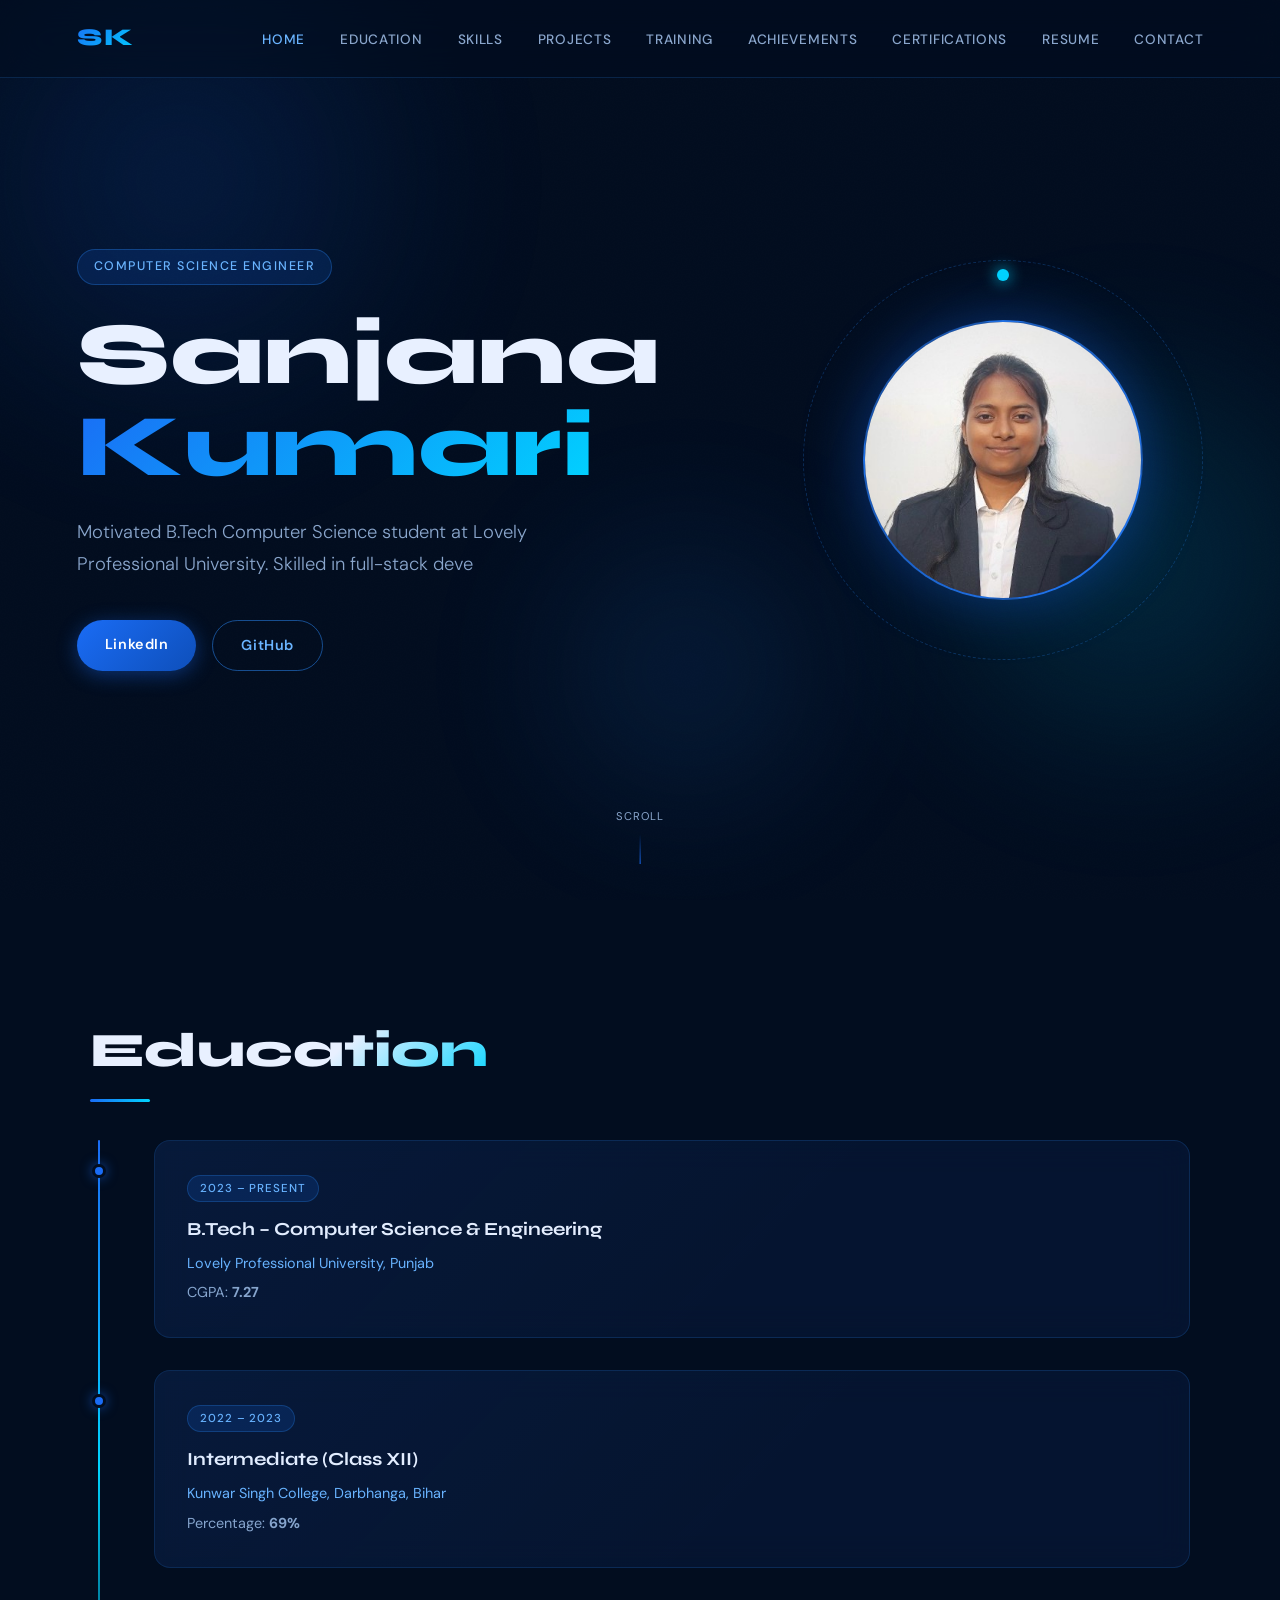
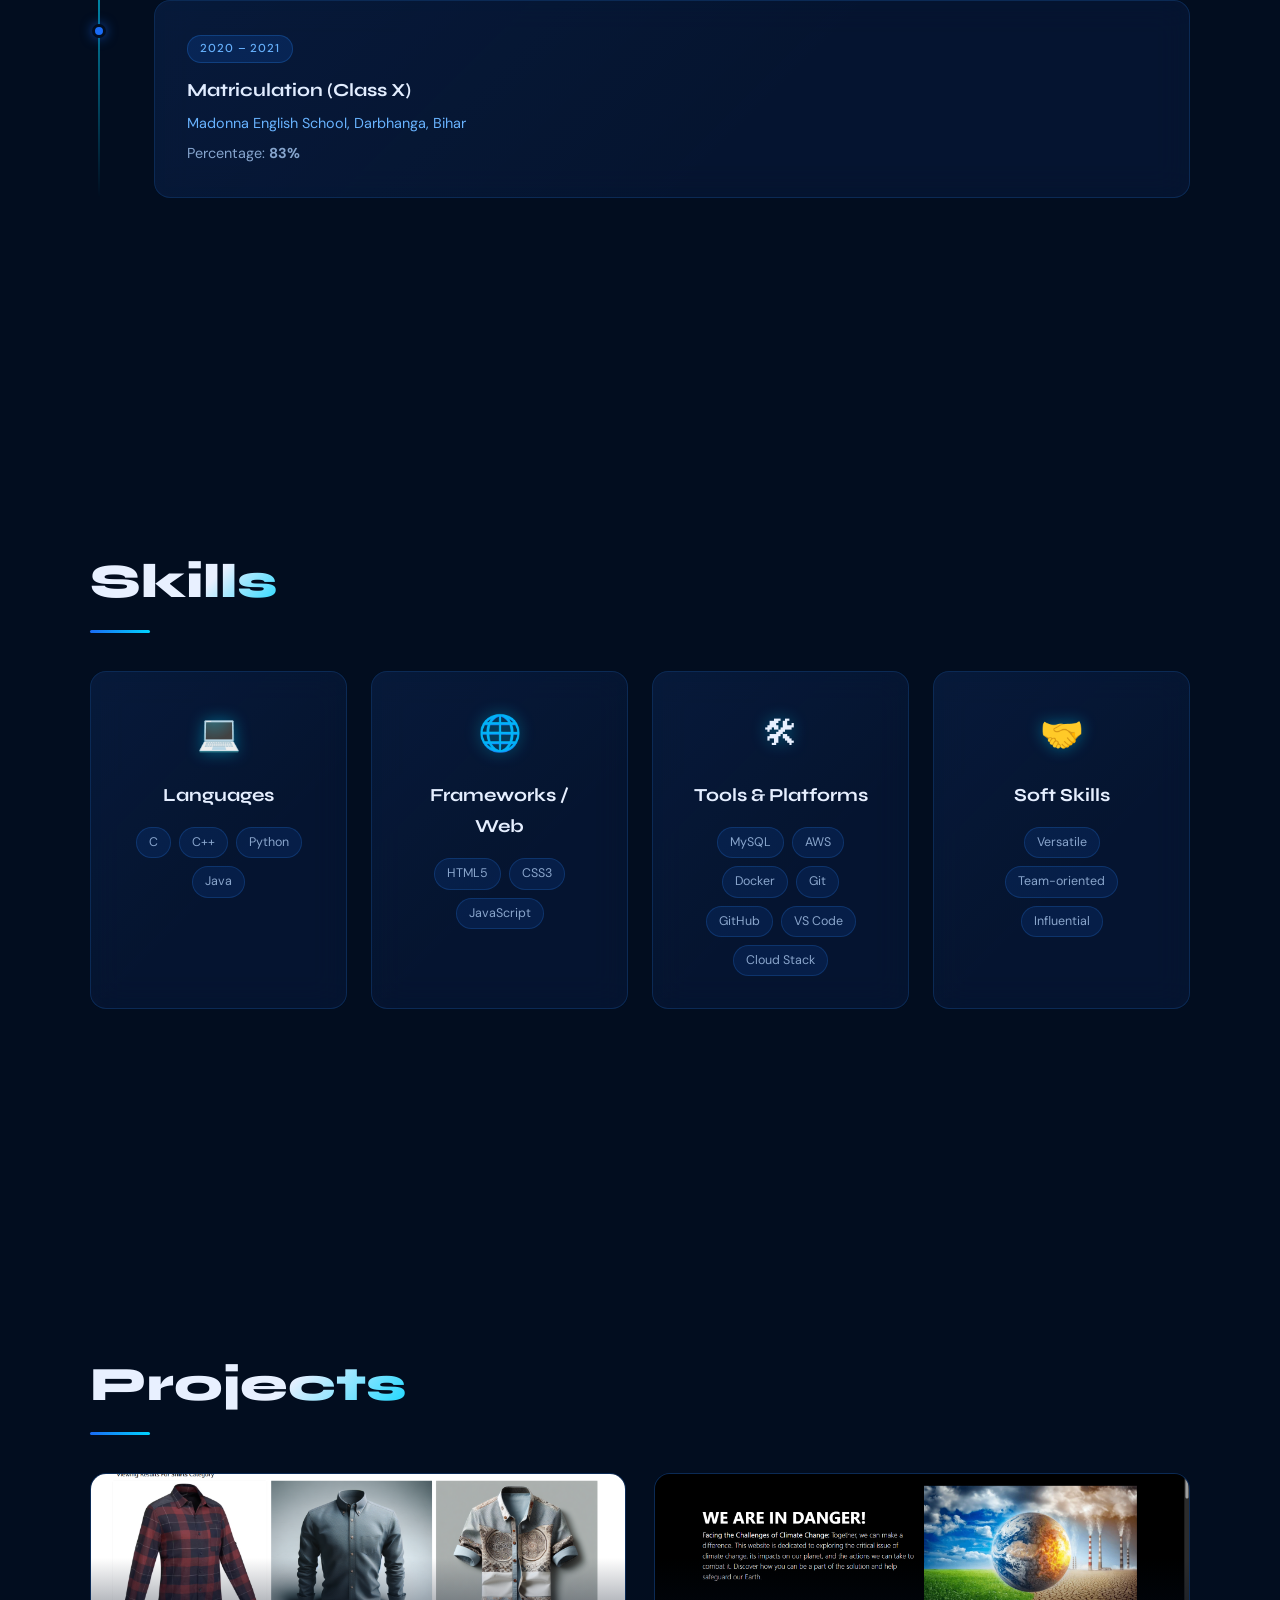
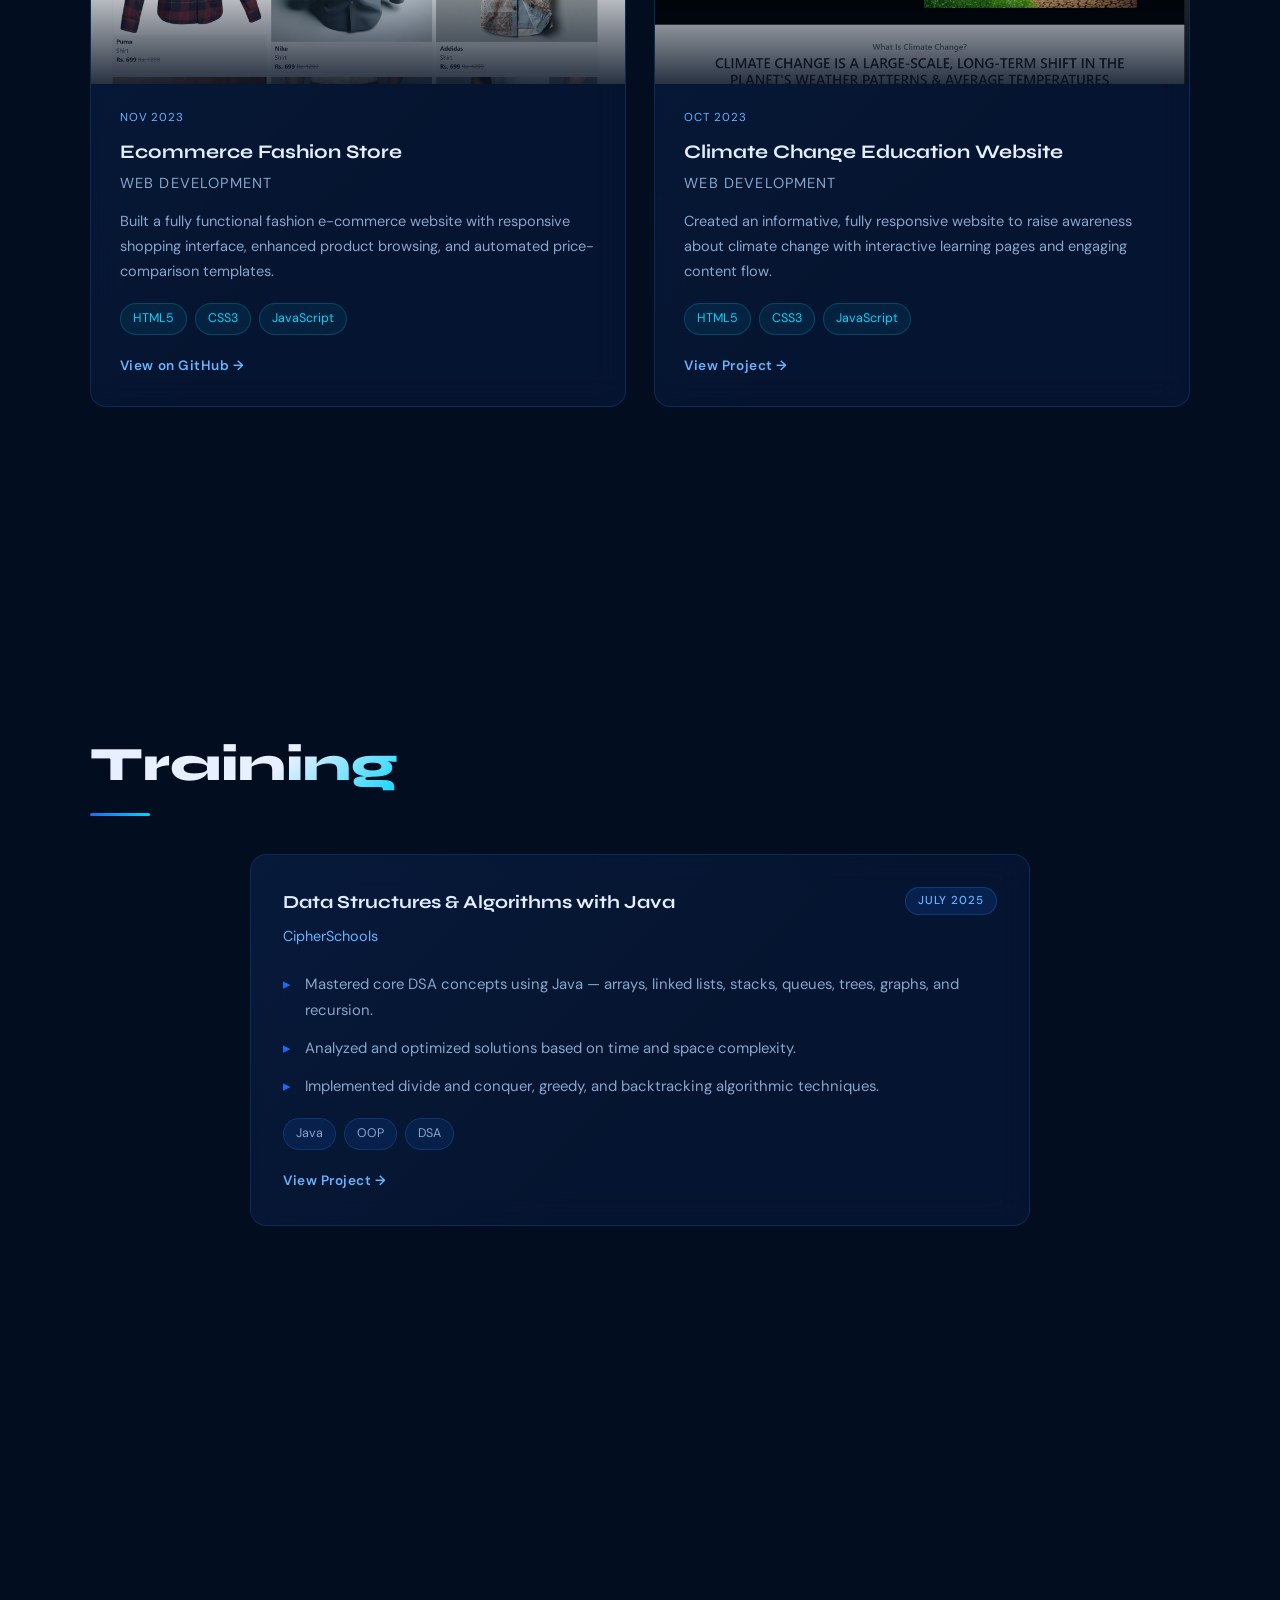
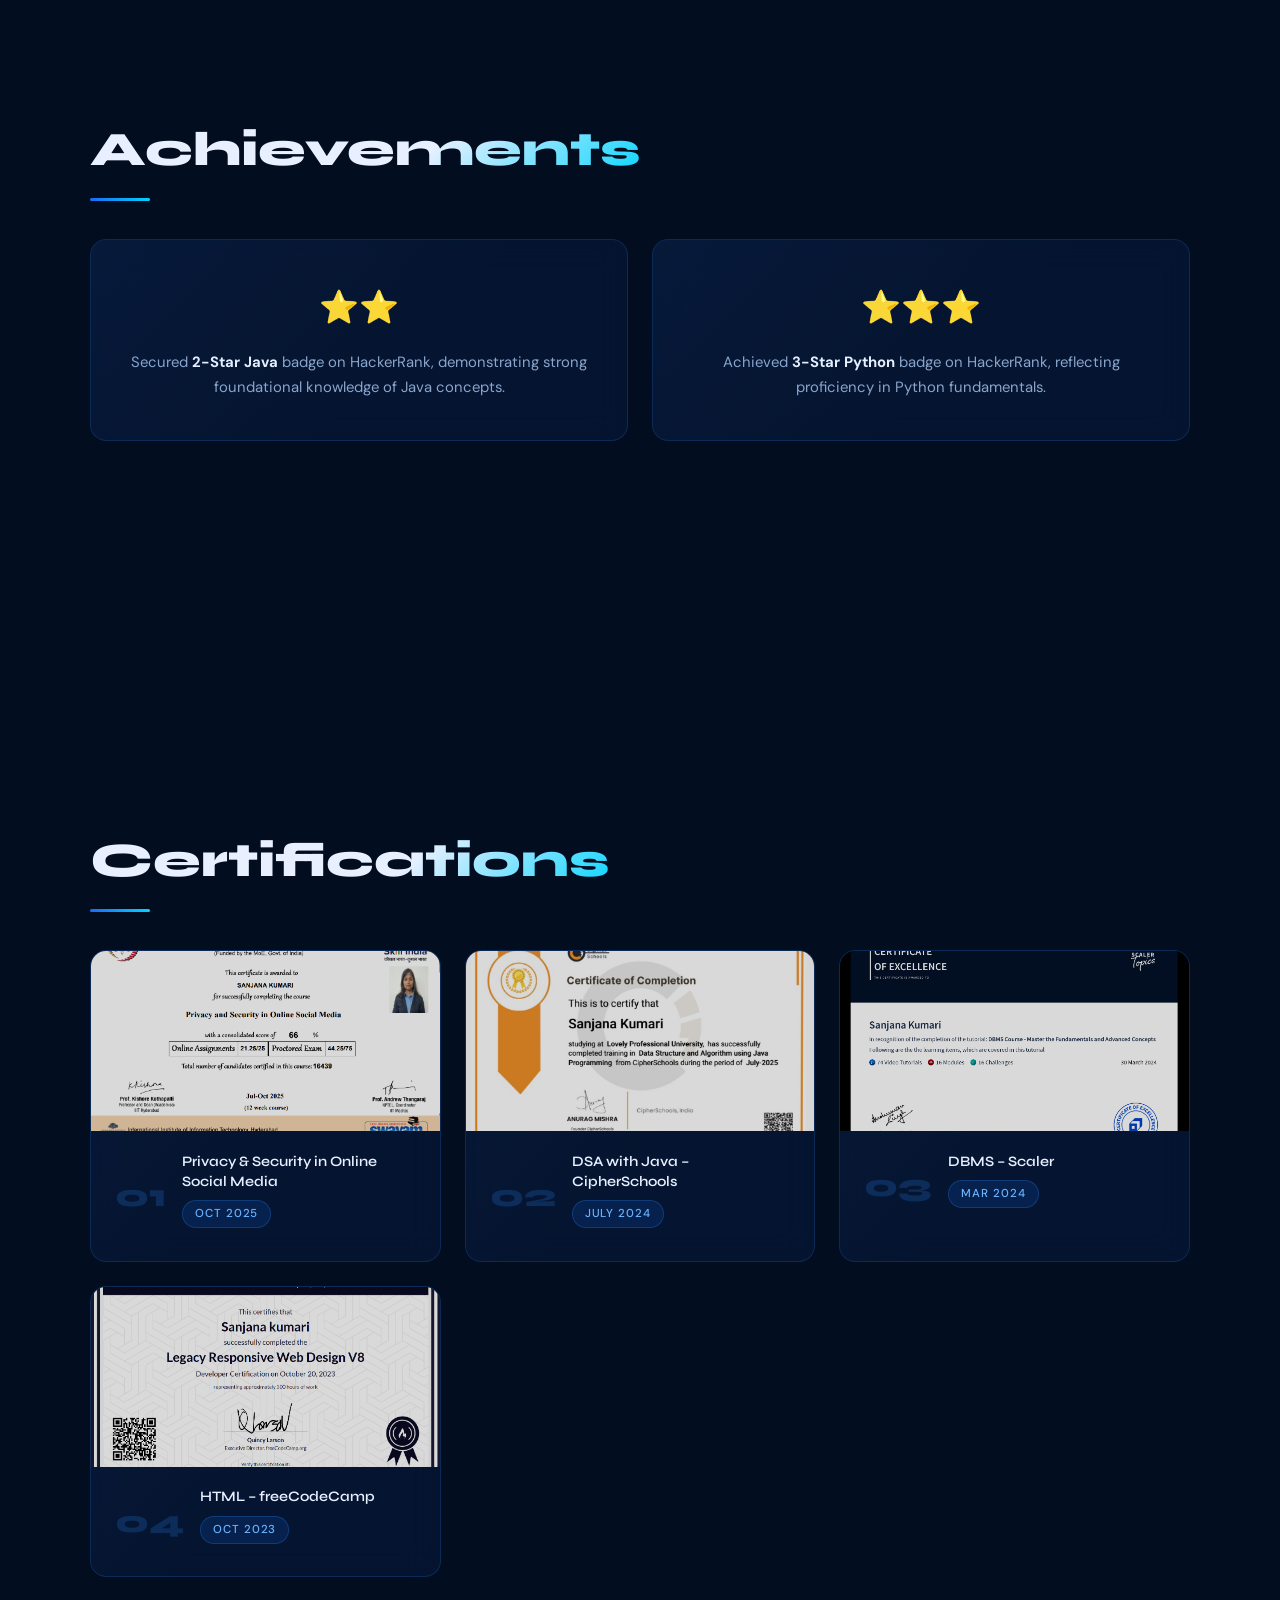
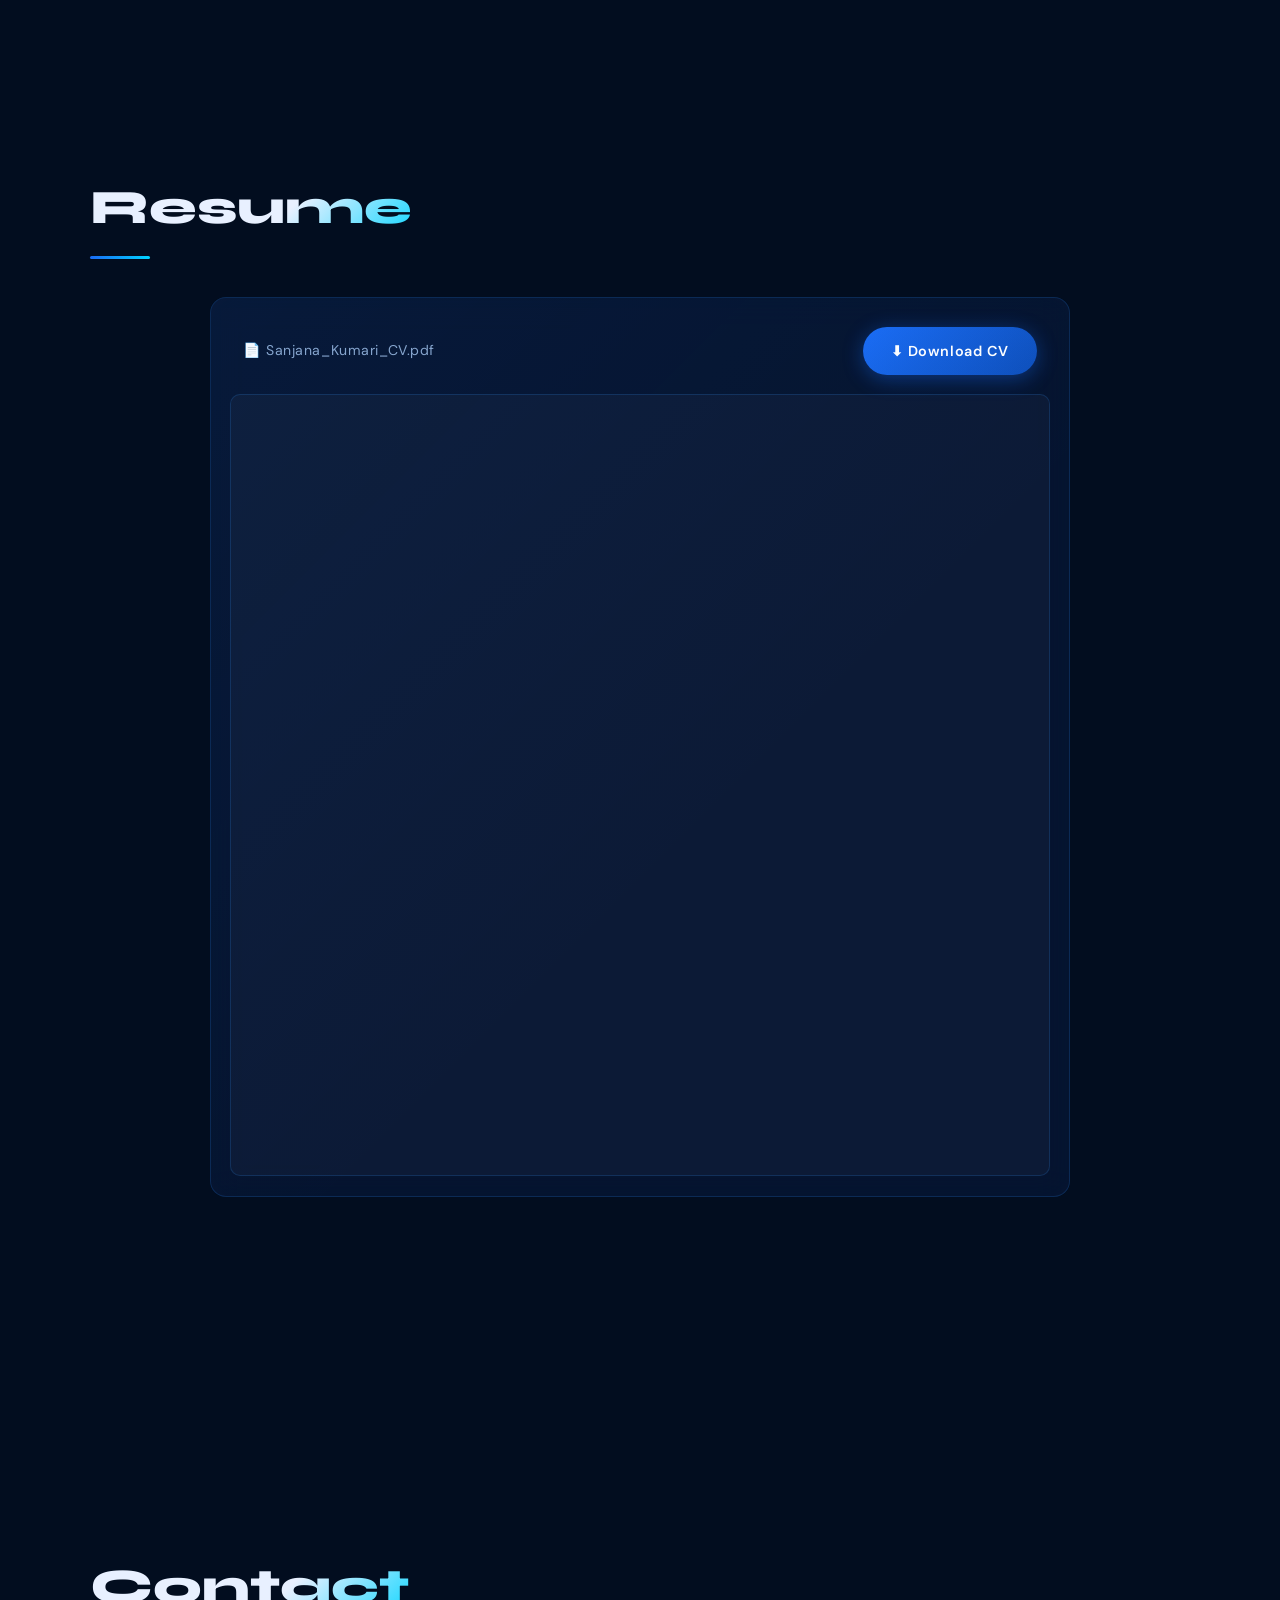
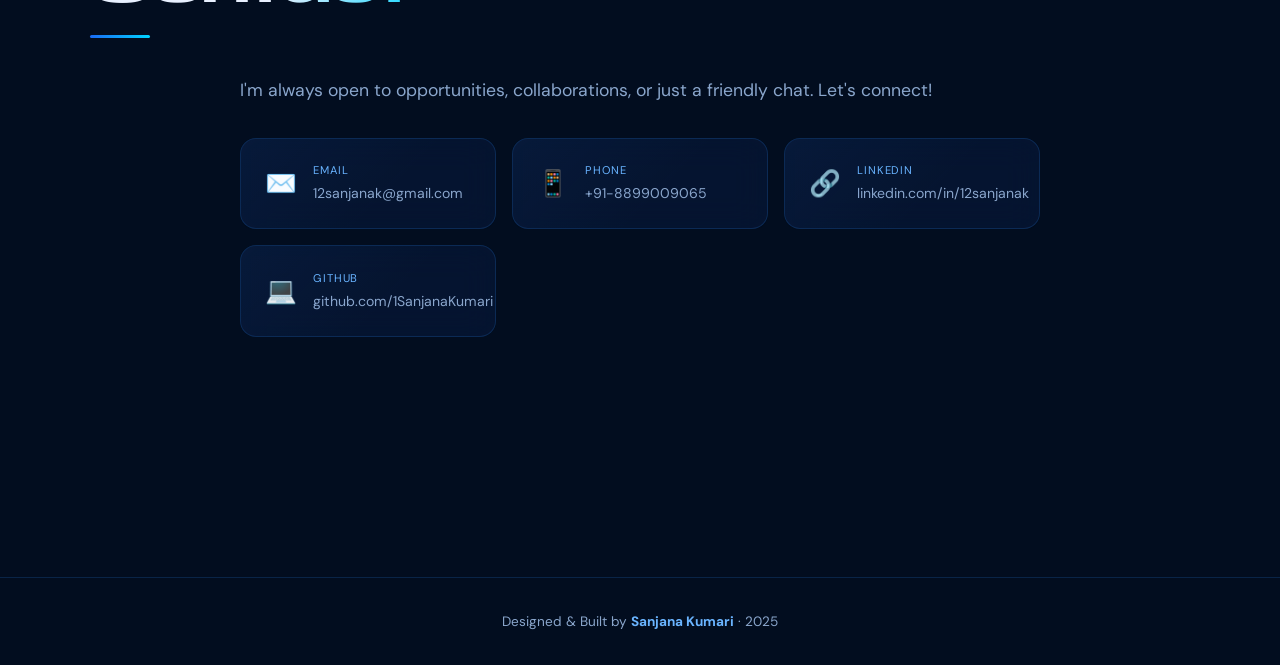
==== commit a77fb6eb: "updated cv" ====
--- a/index.html
+++ b/index.html
@@ -75,7 +75,7 @@
             <div class="card-tag">2023 – Present</div>
             <h3>B.Tech – Computer Science & Engineering</h3>
             <p class="inst">Lovely Professional University, Punjab</p>
-            <p class="detail">CGPA: <strong>6.94</strong></p>
+            <p class="detail">CGPA: <strong>7.27</strong></p>
           </div>
         </div>
 
@@ -158,13 +158,19 @@
     </div>
   </section>
 
+
   <!-- PROJECTS -->
-  <section id="projects" class="section">
-    <div class="container">
-      <h2 class="section-title reveal">Projects</h2>
-      <div class="projects-grid">
-
-        <div class="glass-card project-card reveal">
+<section id="projects" class="section">
+  <div class="container">
+    <h2 class="section-title reveal">Projects</h2>
+    <div class="projects-grid">
+
+      <div class="glass-card project-card reveal">
+        <div class="project-img-wrap">
+          <img src="ecommerce.png" alt="Ecommerce Fashion Store" class="project-img"/>
+          <div class="project-img-overlay"></div>
+        </div>
+        <div class="project-body">
           <div class="project-date">Nov 2023</div>
           <h3>Ecommerce Fashion Store</h3>
           <p class="project-type">Web Development</p>
@@ -174,10 +180,16 @@
             <span class="tag accent-tag">CSS3</span>
             <span class="tag accent-tag">JavaScript</span>
           </div>
-          <a href="https://github.com/1SanjanaKumari/Ecommerce-Website" target="_blank" class="proj-link">View on GitHub →</a>
-        </div>
-
-        <div class="glass-card project-card reveal delay-1">
+          <a href="https://github.com/1SanjanaKumari" target="_blank" class="proj-link">View on GitHub →</a>
+        </div>
+      </div>
+
+      <div class="glass-card project-card reveal delay-1">
+        <div class="project-img-wrap">
+          <img src="Climate-change.png" alt="Climate Change Website" class="project-img"/>
+          <div class="project-img-overlay"></div>
+        </div>
+        <div class="project-body">
           <div class="project-date">Oct 2023</div>
           <h3>Climate Change Education Website</h3>
           <p class="project-type">Web Development</p>
@@ -187,12 +199,13 @@
             <span class="tag accent-tag">CSS3</span>
             <span class="tag accent-tag">JavaScript</span>
           </div>
-          <a href="https://github.com/1SanjanaKumari/Climate-Change-Education-" target="_blank" class="proj-link">View Project →</a>
-        </div>
-
-      </div>
-    </div>
-  </section>
+          <a href="https://github.com/1SanjanaKumari" target="_blank" class="proj-link">View Project →</a>
+        </div>
+      </div>
+
+    </div>
+  </div>
+</section>
 
   <!-- TRAINING -->
   <section id="training" class="section">
@@ -243,47 +256,80 @@
     </div>
   </section>
 
+
   <!-- CERTIFICATIONS -->
-  <section id="certifications" class="section">
-    <div class="container">
-      <h2 class="section-title reveal">Certifications</h2>
-      <div class="cert-grid">
-
-        <div class="glass-card cert-card reveal">
+<section id="certifications" class="section">
+  <div class="container">
+    <h2 class="section-title reveal">Certifications</h2>
+    <div class="cert-grid">
+
+      <a href="https://internalapp.nptel.ac.in/NOC/NOC25/SEM2/Ecertificates/106/noc25-cs117/Course/NPTEL25CS117S135870192610204633.pdf" target="_blank" class="cert-card glass-card reveal">
+        <div class="cert-img-wrap">
+          <img src="images/p&s-cert.png" alt="Privacy & Security Certificate" class="cert-img"/>
+          <div class="cert-img-overlay">
+            <span class="cert-view-btn">View Certificate ↗</span>
+          </div>
+        </div>
+        <div class="cert-body">
           <div class="cert-num">01</div>
-          <div>
+          <div class="cert-info">
             <h3>Privacy & Security in Online Social Media</h3>
             <span class="card-tag inline">Oct 2025</span>
           </div>
         </div>
-
-        <div class="glass-card cert-card reveal delay-1">
+      </a>
+
+      <a href="https://www.cipherschools.com/certificate/preview?id=6884be2eca64e035786b2279" target="_blank" class="cert-card glass-card reveal delay-1">
+        <div class="cert-img-wrap">
+          <img src="images/DSA-cert.png" alt="DSA with Java Certificate" class="cert-img"/>
+          <div class="cert-img-overlay">
+            <span class="cert-view-btn">View Certificate ↗</span>
+          </div>
+        </div>
+        <div class="cert-body">
           <div class="cert-num">02</div>
-          <div>
+          <div class="cert-info">
             <h3>DSA with Java – CipherSchools</h3>
             <span class="card-tag inline">July 2024</span>
           </div>
         </div>
-
-        <div class="glass-card cert-card reveal delay-2">
+      </a>
+
+      <a href="https://moonshot.scaler.com/s/sl/PgK-wRZ0rG?_gl=1*vipcb8*_gcl_au*MTg2NTM5ODUwNS4xNzczMzkyMTA5*FPAU*MTg2NTM5ODUwNS4xNzczMzkyMTA5*_ga*MTUwNzAyNTE5NS4xNzczMzkyMDg1*_ga_53S71ZZG1X*czE3NzM5MTI5NTYkbzIkZzEkdDE3NzM5MTMwOTYkajU2JGwwJGg0ODQyODI4MDE." target="_blank" class="cert-card glass-card reveal delay-2">
+        <div class="cert-img-wrap">
+          <img src="images/dbms-cert.png" alt="DBMS Certificate" class="cert-img"/>
+          <div class="cert-img-overlay">
+            <span class="cert-view-btn">View Certificate ↗</span>
+          </div>
+        </div>
+        <div class="cert-body">
           <div class="cert-num">03</div>
-          <div>
+          <div class="cert-info">
             <h3>DBMS – Scaler</h3>
             <span class="card-tag inline">Mar 2024</span>
           </div>
         </div>
-
-        <div class="glass-card cert-card reveal delay-3">
+      </a>
+
+      <a href="https://www.freecodecamp.org/certification/sanjana12/responsive-web-design" target="_blank" class="cert-card glass-card reveal delay-3">
+        <div class="cert-img-wrap">
+          <img src="images/ffc-cert.png" alt="HTML freeCodeCamp Certificate" class="cert-img"/>
+          <div class="cert-img-overlay">
+            <span class="cert-view-btn">View Certificate ↗</span>
+          </div>
+        </div>
+        <div class="cert-body">
           <div class="cert-num">04</div>
-          <div>
+          <div class="cert-info">
             <h3>HTML – freeCodeCamp</h3>
             <span class="card-tag inline">Oct 2023</span>
           </div>
         </div>
-
-      </div>
-    </div>
-  </section>
+      </a>
+
+    </div>
+  </div>
+</section>
   <!-- RESUME -->
   <section id="resume" class="section">
     <div class="container">
--- a/style.css
+++ b/style.css
@@ -475,32 +475,88 @@
 /* ===========================
    PROJECTS
 =========================== */
+/* ===========================
+   PROJECTS (updated)
+=========================== */
 .projects-grid {
   display: grid;
-  grid-template-columns: repeat(auto-fit, minmax(300px, 1fr));
-  gap: 1.5rem;
-}
-.project-card { display: flex; flex-direction: column; }
+  grid-template-columns: repeat(auto-fit, minmax(320px, 1fr));
+  gap: 1.8rem;
+}
+
+.project-card {
+  display: flex;
+  flex-direction: column;
+  padding: 0;
+  overflow: hidden;
+}
+
+.project-img-wrap {
+  position: relative;
+  width: 100%;
+  height: 210px;
+  overflow: hidden;
+}
+
+.project-img {
+  width: 100%;
+  height: 100%;
+  object-fit: cover;
+  display: block;
+  transition: transform 0.5s cubic-bezier(.4,0,.2,1);
+}
+
+.project-card:hover .project-img {
+  transform: scale(1.07);
+}
+
+.project-img-overlay {
+  position: absolute;
+  inset: 0;
+  background: linear-gradient(
+    to bottom,
+    transparent 40%,
+    rgba(2, 13, 31, 0.85) 100%
+  );
+  pointer-events: none;
+}
+
+.project-body {
+  padding: 1.5rem 1.8rem 1.8rem;
+  display: flex;
+  flex-direction: column;
+  flex: 1;
+}
+
 .project-date {
   font-size: 0.72rem;
   color: var(--blue-pale);
   text-transform: uppercase;
   letter-spacing: 0.08em;
-  margin-bottom: 0.75rem;
-}
+  margin-bottom: 0.5rem;
+}
+
 .project-card h3 {
   font-family: var(--font-head);
-  font-size: 1.25rem;
+  font-size: 1.2rem;
   margin-bottom: 0.25rem;
-}
+  color: var(--text-main);
+}
+
 .project-type {
   color: var(--cyan);
-  font-size: 0.8rem;
+  font-size: 0.78rem;
   text-transform: uppercase;
   letter-spacing: 0.08em;
   margin-bottom: 0.8rem;
 }
-.project-card p { color: var(--text-muted); font-size: 0.92rem; flex: 1; }
+
+.project-body p {
+  color: var(--text-muted);
+  font-size: 0.91rem;
+  flex: 1;
+}
+
 .proj-link {
   display: inline-block;
   margin-top: 1.2rem;
@@ -509,8 +565,9 @@
   font-size: 0.85rem;
   font-weight: 600;
   letter-spacing: 0.04em;
-  transition: color var(--transition);
-}
+  transition: color 0.3s;
+}
+
 .proj-link:hover { color: var(--cyan); }
 
 /* ===========================
@@ -563,30 +620,100 @@
 /* ===========================
    CERTIFICATIONS
 =========================== */
+
 .cert-grid {
   display: grid;
-  grid-template-columns: repeat(auto-fit, minmax(240px, 1fr));
-  gap: 1.2rem;
-}
+  grid-template-columns: repeat(auto-fit, minmax(260px, 1fr));
+  gap: 1.5rem;
+}
+
 .cert-card {
   display: flex;
+  flex-direction: column;
+  padding: 0;
+  overflow: hidden;
+  text-decoration: none;
+  color: var(--text-main);
+  cursor: pointer;
+}
+
+.cert-img-wrap {
+  position: relative;
+  width: 100%;
+  height: 180px;
+  overflow: hidden;
+  background: rgba(10, 31, 64, 0.8);
+}
+
+.cert-img {
+  width: 100%;
+  height: 100%;
+  object-fit: cover;
+  display: block;
+  transition: transform 0.5s cubic-bezier(.4,0,.2,1), filter 0.4s ease;
+  filter: brightness(0.85);
+}
+
+.cert-card:hover .cert-img {
+  transform: scale(1.07);
+  filter: brightness(0.5);
+}
+
+.cert-img-overlay {
+  position: absolute;
+  inset: 0;
+  display: flex;
   align-items: center;
-  gap: 1.2rem;
-  padding: 1.5rem;
-}
+  justify-content: center;
+  opacity: 0;
+  transition: opacity 0.35s ease;
+  background: rgba(10, 31, 64, 0.3);
+}
+
+.cert-card:hover .cert-img-overlay {
+  opacity: 1;
+}
+
+.cert-view-btn {
+  background: linear-gradient(135deg, var(--blue-bright), #0e4fba);
+  color: #fff;
+  padding: 9px 22px;
+  border-radius: 100px;
+  font-size: 0.82rem;
+  font-weight: 600;
+  letter-spacing: 0.05em;
+  box-shadow: 0 4px 20px rgba(26,108,245,0.5);
+  transform: translateY(8px);
+  transition: transform 0.35s ease;
+}
+
+.cert-card:hover .cert-view-btn {
+  transform: translateY(0);
+}
+
+.cert-body {
+  display: flex;
+  align-items: center;
+  gap: 1rem;
+  padding: 1.3rem 1.5rem;
+}
+
 .cert-num {
   font-family: var(--font-head);
-  font-size: 2.5rem;
+  font-size: 2rem;
   font-weight: 800;
-  color: rgba(45,142,255,0.18);
+  color: rgba(45, 142, 255, 0.2);
   line-height: 1;
   flex-shrink: 0;
 }
-.cert-card h3 {
+
+.cert-info h3 {
   font-family: var(--font-head);
-  font-size: 0.95rem;
+  font-size: 0.9rem;
   font-weight: 600;
-  margin-bottom: 0.5rem;
+  margin-bottom: 0.4rem;
+  color: var(--text-main);
+  line-height: 1.4;
 }
 /* ===========================
    RESUME
